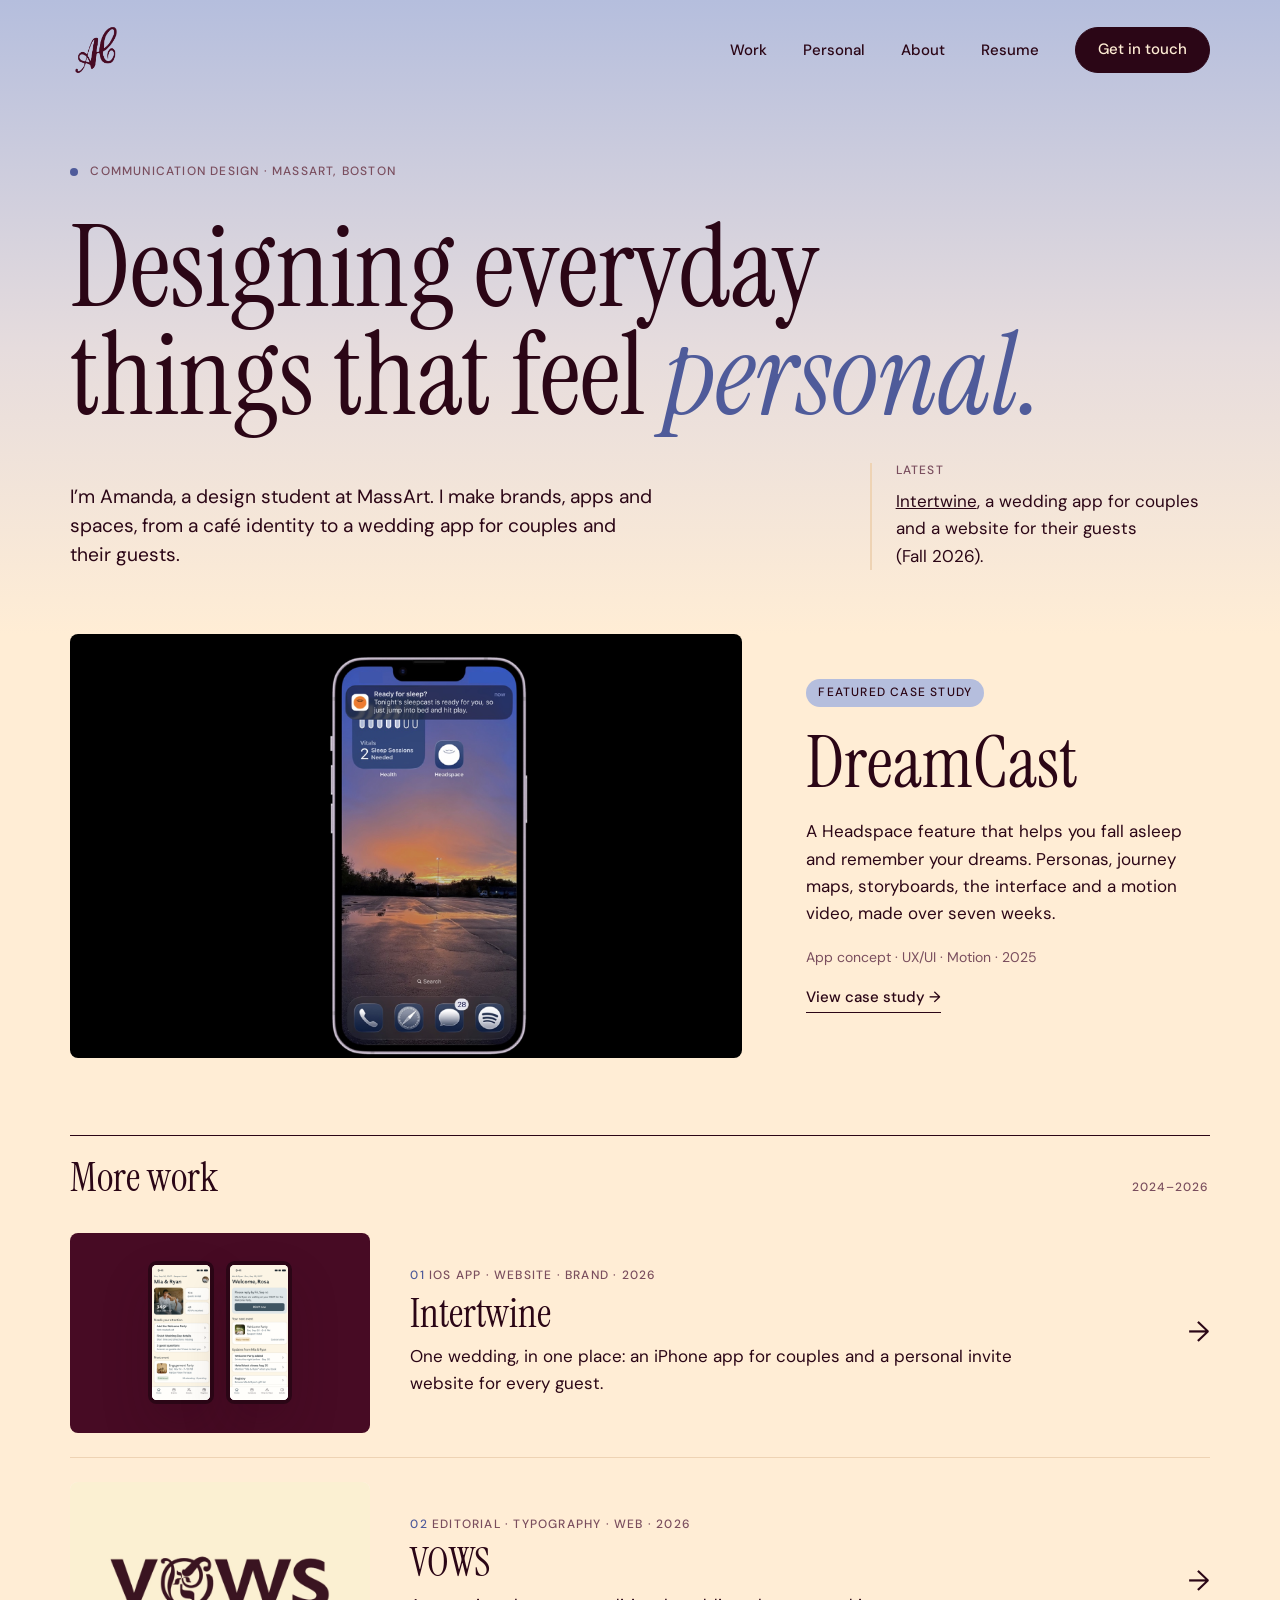
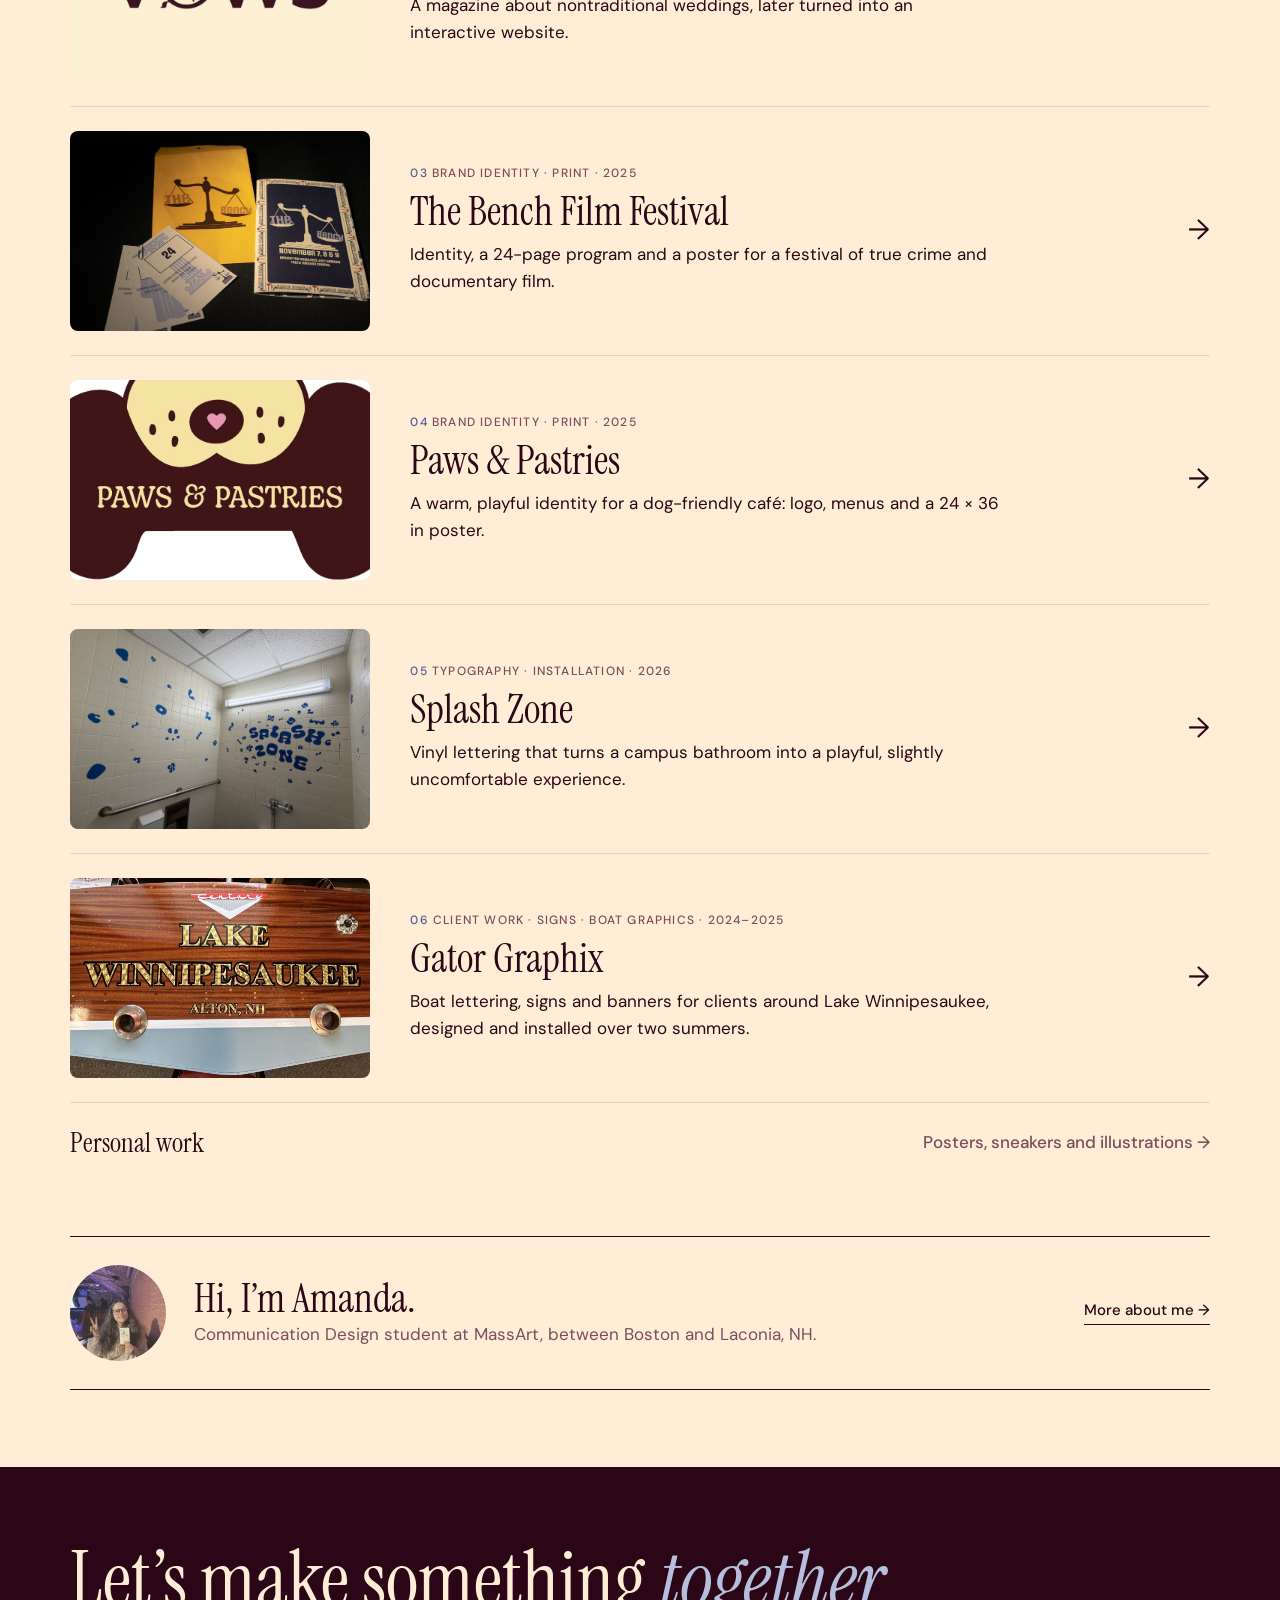
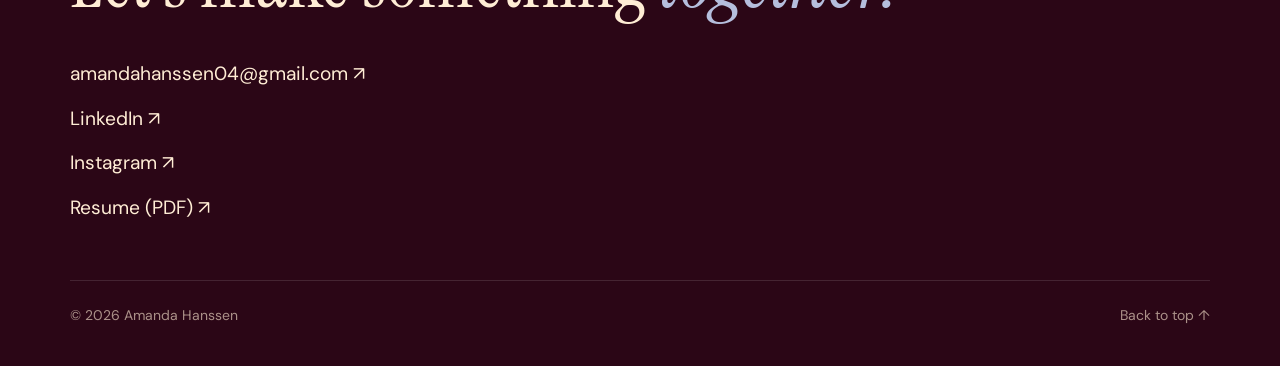
==== index.html @ d5ebfd37 "Typography pass from the Beautiful Type Checklist Typographer's apostrophes, single spaces, no track" ====
<!doctype html>
<html lang="en">
<head>
<meta charset="utf-8">
<meta name="viewport" content="width=device-width, initial-scale=1">
<title>Amanda Hanssen</title>
<meta name="description" content="Amanda Hanssen is a Communication Design student at MassArt designing brands, apps and spaces.">
<meta property="og:title" content="Amanda Hanssen">
<meta property="og:description" content="Amanda Hanssen is a Communication Design student at MassArt designing brands, apps and spaces.">
<meta property="og:image" content="https://amhanssen.github.io/images/me.jpg">
<meta property="og:url" content="https://amhanssen.github.io/">
<meta name="twitter:card" content="summary_large_image">
<link rel="icon" type="image/png" href="images/monogram.png">
<link rel="preconnect" href="https://fonts.googleapis.com">
<link rel="preconnect" href="https://fonts.gstatic.com" crossorigin>
<link href="https://fonts.googleapis.com/css2?family=DM+Sans:opsz,wght@9..40,400;9..40,500&family=Instrument+Serif:ital@0;1&display=swap" rel="stylesheet">
<link rel="stylesheet" href="css/style.css">
<script src="js/site.js" defer></script>
</head>
<body>
<div class="sky" id="top"><header class="wrap nav">
  <a class="brand" href="index.html" aria-label="Amanda Hanssen, home"><span class="monogram" aria-hidden="true"></span></a>
  <button class="menu-btn" aria-expanded="false" aria-controls="menu">Menu</button>
  <ul class="nav-links" id="menu">
    <li><a href="index.html#work">Work</a></li>
    <li><a href="personal.html">Personal</a></li>
    <li><a href="about.html">About</a></li>
    <li><a href="files/Amanda-Hanssen-Resume.pdf" target="_blank" rel="noopener">Resume</a></li>
    <li><a class="btn" href="mailto:amandahanssen04@gmail.com">Get in touch</a></li>
  </ul>
</header>
<section class="wrap hero">
  <p class="label muted eyebrow">Communication design · MassArt, Boston</p>
  <h1 class="display-xl">Designing everyday things that feel <em class="accent">personal.</em></h1>
  <div class="hero-row">
    <p class="body-l">I’m Amanda, a design student at MassArt. I make brands, apps and spaces, from a café identity to a wedding app for couples and their guests.</p>
    <div class="latest"><p class="label muted">Latest</p><p><a href="work/intertwine.html">Intertwine</a>, a wedding app for couples and a website for their guests (Fall 2026).</p></div>
  </div>
</section></div>
<section class="wrap">
  <a class="featured" href="work/dreamcast.html" style="text-decoration:none">
    <div style="aspect-ratio:760/480" class="cover fit on-ink"><img src="images/dreamcast/cover.jpg" alt="DreamCast on an iPhone lock screen" loading="lazy"></div>
    <div class="text">
      <span class="badge label">Featured case study</span>
      <h2 class="display-l">DreamCast</h2>
      <p>A Headspace feature that helps you fall asleep and remember your dreams. Personas, journey maps, storyboards, the interface and a motion video, made over seven weeks.</p>
      <p class="body-s muted">App concept · UX/UI · Motion · 2025</p>
      <span class="link">View case study →</span>
    </div>
  </a>
</section>
<section class="wrap" id="work">
  <div class="section-head"><h2 class="heading-m">More work</h2><span class="label muted">2024–2026</span></div>
  <div class="project-list">
    <a class="row" href="work/intertwine.html">
      <div class="cover phones" role="img" aria-label="Intertwine app screens"><div class="phone"><img src="images/intertwine/o7-home.png" alt="" loading="lazy"></div><div class="phone"><img src="images/intertwine/gh1-guesthome.png" alt="" loading="lazy"></div></div>
      <div class="row-text">
        <p class="label"><span class="accent">01</span> <span class="muted">iOS app · Website · Brand · 2026</span></p>
        <h3 class="heading-m">Intertwine</h3>
        <p class="row-summary">One wedding, in one place: an iPhone app for couples and a personal invite website for every guest.</p>
      </div>
      <span class="row-arrow" aria-hidden="true">→</span>
    </a>
    <a class="row" href="work/vows.html">
      <div class="cover"><img src="images/vows/cover.jpg" alt="VOWS wordmark" loading="lazy"></div>
      <div class="row-text">
        <p class="label"><span class="accent">02</span> <span class="muted">Editorial · Typography · Web · 2026</span></p>
        <h3 class="heading-m">VOWS</h3>
        <p class="row-summary">A magazine about nontraditional weddings, later turned into an interactive website.</p>
      </div>
      <span class="row-arrow" aria-hidden="true">→</span>
    </a>
    <a class="row" href="work/the-bench.html">
      <div class="cover"><img src="images/bench/cover.jpg" alt="The Bench festival program, tickets and envelope" loading="lazy"></div>
      <div class="row-text">
        <p class="label"><span class="accent">03</span> <span class="muted">Brand identity · Print · 2025</span></p>
        <h3 class="heading-m">The Bench Film Festival</h3>
        <p class="row-summary">Identity, a 24-page program and a poster for a festival of true crime and documentary film.</p>
      </div>
      <span class="row-arrow" aria-hidden="true">→</span>
    </a>
    <a class="row" href="work/paws-pastries.html">
      <div class="cover"><img src="images/paws/cover.jpg" alt="Paws &amp; Pastries bone-shaped logo" loading="lazy"></div>
      <div class="row-text">
        <p class="label"><span class="accent">04</span> <span class="muted">Brand identity · Print · 2025</span></p>
        <h3 class="heading-m">Paws &amp; Pastries</h3>
        <p class="row-summary">A warm, playful identity for a dog-friendly café: logo, menus and a 24 × 36 in poster.</p>
      </div>
      <span class="row-arrow" aria-hidden="true">→</span>
    </a>
    <a class="row" href="work/splash-zone.html">
      <div class="cover"><img src="images/splash/cover.jpg" alt="Blue vinyl lettering on bathroom tiles" loading="lazy"></div>
      <div class="row-text">
        <p class="label"><span class="accent">05</span> <span class="muted">Typography · Installation · 2026</span></p>
        <h3 class="heading-m">Splash Zone</h3>
        <p class="row-summary">Vinyl lettering that turns a campus bathroom into a playful, slightly uncomfortable experience.</p>
      </div>
      <span class="row-arrow" aria-hidden="true">→</span>
    </a>
    <a class="row" href="work/gator-graphix.html">
      <div class="cover"><img src="images/gator/lake.jpg" alt="Carved Lake Winnipesaukee sign" loading="lazy"></div>
      <div class="row-text">
        <p class="label"><span class="accent">06</span> <span class="muted">Client work · Signs · Boat graphics · 2024–2025</span></p>
        <h3 class="heading-m">Gator Graphix</h3>
        <p class="row-summary">Boat lettering, signs and banners for clients around Lake Winnipesaukee, designed and installed over two summers.</p>
      </div>
      <span class="row-arrow" aria-hidden="true">→</span>
    </a>
  </div>
  <a class="text-row" href="personal.html"><span class="heading-s">Personal work</span><span class="muted" style="font-weight:500">Posters, sneakers and illustrations →</span></a>
</section>
<section class="wrap">
  <a class="about-strip" href="about.html">
    <div class="photo"><img src="images/me.jpg" alt="Amanda Hanssen" loading="lazy"></div>
    <div><h2 class="heading-m">Hi, I’m Amanda.</h2><p class="muted">Communication Design student at MassArt, between Boston and Laconia, NH.</p></div>
    <span class="link">More about me →</span>
  </a>
</section>
<footer>
  <div class="wrap">
    <div class="foot-top">
      <p class="display-xl">Let’s make something <em>together.</em></p>
      <ul class="foot-links">
        <li><a href="mailto:amandahanssen04@gmail.com">amandahanssen04@gmail.com ↗</a></li>
        <li><a href="https://www.linkedin.com/in/amanda-hanssen-8711a0237/" target="_blank" rel="noopener">LinkedIn ↗</a></li>
        <li><a href="https://www.instagram.com/reidlinmae/" target="_blank" rel="noopener">Instagram ↗</a></li>
        <li><a href="files/Amanda-Hanssen-Resume.pdf" target="_blank" rel="noopener">Resume (PDF) ↗</a></li>
      </ul>
    </div>
    <div class="foot-bottom body-s"><span>© 2026 Amanda Hanssen</span><a href="#top">Back to top ↑</a></div>
  </div>
</footer>
</body>
</html>
---- css/style.css ----
/* Amanda Hanssen — portfolio
   Colors and type match the Figma file "Portfolio". */

:root {
  --apricot: #FFEDD5;      /* page background */
  --paper: #FFF6EA;        /* soft panels */
  --ink: #2B0616;          /* text */
  --ink-muted: #7A4E5E;
  --crimson: #470B24;      /* dark sections */
  --periwinkle: #B5BEDD;
  --periwinkle-deep: #4F5B9A;
  --line: #EED3B4;
  --on-dark: #FFEDD5;
  --sky: linear-gradient(180deg, #B5BEDD 0%, #E6DCDD 55%, #FFEDD5 100%);

  --serif: "Instrument Serif", Georgia, serif;
  --sans: "DM Sans", system-ui, -apple-system, sans-serif;

  --gutter: clamp(20px, 5.5vw, 80px);
  --max: 1440px;
  --radius: 8px;
}

* { box-sizing: border-box; }
html { -webkit-text-size-adjust: 100%; scroll-behavior: smooth; }
body {
  margin: 0;
  background: var(--apricot);
  color: var(--ink);
  font: 400 17px/1.6 var(--sans);
  -webkit-font-smoothing: antialiased;
}
img { display: block; max-width: 100%; }
a { color: inherit; }
h1, h2, h3, p { margin: 0; }
/* Beautiful Type Checklist: ligatures and kerning on, no widows/orphans, balanced headings, hung quotes */
body { font-kerning: normal; font-variant-ligatures: common-ligatures; }
p, li, figcaption { text-wrap: pretty; }
h1, h2, h3, .display-l, .display-xl, .heading-m, .heading-s { text-wrap: balance; }
.hang { text-indent: -0.42em; }
html { hanging-punctuation: first; }

.wrap { max-width: var(--max); margin: 0 auto; padding-left: var(--gutter); padding-right: var(--gutter); }

/* ---------- Type ---------- */
.display-xl { font: 400 clamp(52px, 8.9vw, 128px)/0.95 var(--serif); }
.display-l  { font: 400 clamp(40px, 5.6vw, 80px)/1.0 var(--serif); }
.heading-m  { font: 400 clamp(30px, 3.1vw, 44px)/1.1 var(--serif); }
.heading-s  { font: 400 clamp(22px, 2.1vw, 30px)/1.2 var(--serif); }
.body-l     { font-size: clamp(17px, 1.5vw, 21px); line-height: 1.5; }
.body-s     { font-size: 14px; line-height: 1.5; }
.label      { font: 500 12px/1.3 var(--sans); letter-spacing: 0.1em; text-transform: uppercase; }
.muted      { color: var(--ink-muted); }
.accent     { color: var(--periwinkle-deep); }
em.accent, .italic { font-style: italic; }
.measure    { max-width: 760px; }

/* ---------- Header / nav ---------- */
.sky { background: var(--sky); }
.nav { display: flex; align-items: center; justify-content: space-between; padding-top: 24px; padding-bottom: 24px; }
.brand { display: flex; align-items: center; gap: 12px; text-decoration: none; }
.brand-name { font: 400 26px/1 var(--serif); }
.monogram {
  width: 52px; height: 52px; flex: none;
  background: var(--crimson);
  -webkit-mask: url("../images/monogram.png") center / contain no-repeat;
          mask: url("../images/monogram.png") center / contain no-repeat;
}
.nav-links { display: flex; align-items: center; gap: 36px; list-style: none; margin: 0; padding: 0; }
.nav-links a { font: 500 15px/1.3 var(--sans); text-decoration: none; }
.nav-links a:hover, .nav-links a[aria-current="page"] { text-decoration: underline; text-underline-offset: 6px; }
.btn { display: inline-block; padding: 12px 22px; border-radius: 999px; background: var(--ink); color: var(--on-dark) !important; font: 500 15px/1.3 var(--sans); text-decoration: none !important; border: 1px solid var(--ink); }
.btn.outline { background: transparent; color: var(--ink) !important; }
.btn:hover { opacity: .88; }
.menu-btn { display: none; background: none; border: 0; font: 500 16px var(--sans); color: var(--ink); padding: 8px 0; cursor: pointer; }

@media (max-width: 860px) {
  .brand-name { font-size: 20px; }
  .monogram { width: 44px; height: 44px; }
  .menu-btn { display: block; }
  .nav { position: relative; padding-top: 18px; padding-bottom: 18px; }
  .nav-links { display: none; position: absolute; right: 0; left: 0; top: 100%; z-index: 10; flex-direction: column; align-items: flex-start; gap: 18px;
    background: var(--paper); padding: 24px var(--gutter); border-bottom: 1px solid var(--line); }
  .nav.open .nav-links { display: flex; }
}

/* ---------- Home hero ---------- */
.hero { padding-top: clamp(28px, 5vw, 72px); padding-bottom: clamp(36px, 5vw, 72px); display: grid; gap: clamp(16px, 2.6vw, 40px); }
.eyebrow { display: flex; align-items: center; gap: 12px; }
.eyebrow::before { content: ""; width: 8px; height: 8px; border-radius: 50%; background: var(--periwinkle-deep); }
.hero-row { display: flex; justify-content: space-between; align-items: flex-end; gap: 40px; flex-wrap: wrap; }
.hero-row .body-l { max-width: 600px; }
.latest { border-left: 2px solid var(--line); padding-left: 24px; max-width: 340px; display: grid; gap: 10px; }

/* ---------- Sections ---------- */
section { padding-bottom: clamp(48px, 6vw, 88px); }
.section-head { display: flex; justify-content: space-between; align-items: baseline; gap: 16px; padding-top: 20px; border-top: 1px solid var(--ink); margin-bottom: clamp(20px, 2.6vw, 36px); }
.link { display: inline-block; font: 500 15px/1.3 var(--sans); text-decoration: none; border-bottom: 1px solid currentColor; padding-bottom: 4px; }
.link:hover { opacity: .7; }

/* Featured */
.featured { display: grid; grid-template-columns: 760fr 456fr; gap: 64px; align-items: center; }
.featured .text { display: grid; gap: 20px; justify-items: start; }
.badge { background: var(--periwinkle); border-radius: 999px; padding: 6px 12px; }

/* Project list (Home) */
.project-list { display: grid; }
.row { display: grid; grid-template-columns: 300px minmax(0, 1fr) auto; gap: 40px; align-items: center; padding: 24px 0; border-bottom: 1px solid var(--line); text-decoration: none; }
.row:first-child { padding-top: 0; }
.row .cover { aspect-ratio: 3 / 2; }
.row-text { display: grid; gap: 8px; justify-items: start; }
.row-summary { max-width: 620px; }
.row-arrow { font-size: 28px; transition: transform .2s ease; }
.row:hover .cover { transform: translateY(-3px); }
.row:hover .row-arrow { transform: translateX(6px); }
.cover { aspect-ratio: 640 / 440; width: 100%; border-radius: var(--radius); overflow: hidden; transition: transform .25s ease; background: var(--paper); }
.cover img { width: 100%; height: 100%; object-fit: cover; }
.cover.fit img { object-fit: contain; }
.cover.on-ink { background: #000; }
.cover.on-crimson { background: var(--crimson); }
.cover.phones { background: var(--crimson); display: flex; align-items: center; justify-content: center; gap: 4%; }
.cover.phones .phone { width: 22%; }
.text-row { display: flex; justify-content: space-between; align-items: center; padding: 24px 0 0; text-decoration: none; gap: 16px; }

/* Dark band */
.dark { background: var(--crimson); color: var(--on-dark); padding: clamp(48px, 6vw, 88px) 0; }
.dark .label.light { color: var(--periwinkle); }
.dark-head { display: flex; justify-content: space-between; gap: 32px; margin-bottom: 48px; }
.caps { display: grid; grid-template-columns: repeat(4, 1fr); gap: 40px; }
.caps > div { border-top: 1px solid rgba(255,255,255,.25); padding-top: 24px; display: grid; gap: 14px; align-content: start; }
.caps p.body-s { opacity: .75; }
.tools { margin-top: 64px; opacity: .6; }

/* About strip (Home) */
.about-strip { display: grid; grid-template-columns: 96px 1fr auto; gap: 28px; align-items: center; padding: 28px 0; border-top: 1px solid var(--ink); border-bottom: 1px solid var(--ink); text-decoration: none; }
.about-strip .photo { aspect-ratio: 1 / 1; border-radius: 50%; }
.about-strip:hover .link { opacity: .7; }
.photo { border-radius: var(--radius); overflow: hidden; background: var(--sky); }
.photo img { width: 100%; height: 100%; object-fit: cover; }
.stack { display: grid; gap: 24px; justify-items: start; }

/* Footer */
footer { background: var(--ink); color: var(--on-dark); padding: clamp(48px, 6vw, 88px) 0 40px; }
footer .display-xl { font-size: clamp(44px, 6.2vw, 92px); }
.foot-top { display: flex; justify-content: space-between; align-items: flex-end; gap: 40px; flex-wrap: wrap; }
.foot-top .display-xl { max-width: 900px; }
.foot-top em { color: var(--periwinkle); }
.foot-links { display: grid; gap: 14px; list-style: none; margin: 0; padding: 0; }
.foot-links a { text-decoration: none; font-size: clamp(17px, 1.5vw, 21px); }
.foot-links a:hover { text-decoration: underline; }
.foot-bottom { display: flex; justify-content: space-between; margin-top: 56px; padding-top: 24px; border-top: 1px solid rgba(255,255,255,.2); opacity: .6; }
.foot-bottom a { text-decoration: none; }

/* ---------- Case study ---------- */
.cs-hero { padding-top: clamp(24px, 4vw, 56px); padding-bottom: 40px; display: grid; gap: clamp(16px, 2.2vw, 32px); justify-items: start; }
.back { font: 500 15px var(--sans); text-decoration: none; color: var(--ink-muted); }
.facts { display: grid; grid-template-columns: repeat(4, 1fr); gap: 40px; padding-top: 32px; padding-bottom: 48px; }
.facts > div { border-top: 1px solid var(--ink); padding-top: 20px; display: grid; gap: 10px; align-content: start; }
.media { display: grid; gap: 24px; grid-auto-flow: column; grid-auto-columns: 1fr; }
.media figure, .card figure { margin: 0; border-radius: var(--radius); overflow: hidden; background: var(--paper); }
.media img, .card img { width: 100%; height: 100%; object-fit: cover; }
.media figure.fit img, .card figure.fit img { object-fit: contain; }
.media figure.on-ink, .card figure.on-ink { background: #000; }
.media figure.on-crimson, .card figure.on-crimson { background: var(--crimson); }
.media figure.on-paper { background: var(--paper); }
.split { display: grid; grid-template-columns: 360px 1fr; gap: 80px; }
.split .stack { gap: 24px; max-width: 760px; }
.cards { display: grid; grid-auto-flow: column; grid-auto-columns: 1fr; gap: 24px; align-items: start; }
.card { display: grid; gap: 12px; align-content: start; }
.card.text { background: var(--paper); border: 1px solid var(--line); border-radius: var(--radius); padding: 28px; }
.card.text.hi { background: var(--periwinkle); }
.process { background: var(--paper); padding: clamp(48px, 6vw, 88px) 0; margin-bottom: 0; }
.process .wrap { display: grid; gap: 36px; }
.steps { display: grid; grid-auto-flow: column; grid-auto-columns: 1fr; gap: 24px; }
.steps > div { border-top: 1px solid var(--ink); padding-top: 20px; display: grid; gap: 12px; align-content: start; }
.outcome { padding-top: clamp(48px, 6vw, 88px); }
.outcome .wrap { display: grid; gap: 28px; }
.outcome.dark { padding-bottom: clamp(48px, 6vw, 88px); }
.outcome.dark .muted { color: var(--on-dark); }
.quote { font-style: italic; max-width: 1100px; }
.next { display: grid; grid-template-columns: 1fr 360px; gap: 48px; align-items: center; border-top: 1px solid var(--ink); padding-top: 40px; padding-bottom: 48px; text-decoration: none; }
.next .cover { aspect-ratio: 420 / 300; }
.next:hover .cover { transform: translateY(-4px); }

/* Phones (Intertwine) */
.phone { aspect-ratio: 393 / 852; border-radius: 13% / 6%; overflow: hidden; border: 4px solid var(--ink); background: #fff; box-shadow: 0 24px 48px rgba(43, 6, 22, .18); }
.phone img { width: 100%; height: 100%; object-fit: cover; }
.phones-panel { background: var(--crimson); border-radius: var(--radius); padding: clamp(24px, 3.5vw, 48px) 20px; display: flex; justify-content: center; align-items: center; gap: clamp(16px, 4vw, 56px); }
.phones-panel .phone { width: min(270px, 26%); border-color: var(--periwinkle); }
.phones-panel .phone.big { width: min(300px, 30%); }
.phone-row { display: grid; grid-template-columns: repeat(4, 1fr); gap: 24px; }
.phone-row figure { margin: 0; display: grid; gap: 20px; justify-items: center; text-align: center; }
.phone-row .phone { width: min(270px, 100%); }
.site-row { display: grid; grid-template-columns: 1fr 250px; gap: 40px; align-items: center; margin-bottom: 48px; }
.site-row .shot { border-radius: 10px; overflow: hidden; border: 1px solid var(--line); }
.guests { background: var(--paper); padding: clamp(48px, 6vw, 88px) 0; margin-bottom: clamp(48px, 6vw, 88px); }

/* Personal */
.gallery { display: grid; grid-template-columns: repeat(3, 1fr); gap: 48px 24px; align-items: start; }
.gallery figure { margin: 0; display: grid; gap: 10px; }
.gallery img { width: 100%; border-radius: 6px; }
.gallery .wide { grid-column: span 2; }
.gallery .wide img { aspect-ratio: 846 / 634; object-fit: cover; height: auto; }
.sneakers { display: grid; grid-template-columns: repeat(3, 1fr); gap: 24px; }
.sneakers img { width: 100%; aspect-ratio: 410 / 480; object-fit: cover; border-radius: 6px; }
.chars { display: grid; grid-template-columns: 1fr 1fr; gap: 24px; }
.chars img { width: 100%; aspect-ratio: 628 / 760; object-fit: cover; border-radius: 6px; }

/* About page */
.about-intro { display: grid; grid-template-columns: 460px 1fr; gap: 72px; align-items: end; padding-top: clamp(24px, 4.5vw, 64px); padding-bottom: clamp(48px, 6vw, 88px); }
.about-intro .photo { aspect-ratio: 520 / 660; }
.btns { display: flex; gap: 12px; flex-wrap: wrap; }
.details { display: grid; grid-template-columns: repeat(3, 1fr); gap: 40px; }
.details h2 { border-top: 1px solid var(--ink); padding: 20px 0 8px; }
.details ul { list-style: none; margin: 0; padding: 0; }
.details li { padding: 16px 0; border-bottom: 1px solid var(--line); display: grid; gap: 4px; }
.chips { display: flex; flex-wrap: wrap; gap: 12px; list-style: none; margin: 32px 0 0; padding: 0; }
.chips li { border: 1px solid rgba(255,255,255,.35); border-radius: 999px; padding: 10px 18px; }

/* ---------- Phone layout ---------- */
@media (max-width: 860px) {
  .featured, .about-intro, .split, .next, .site-row { grid-template-columns: 1fr; gap: 24px; }
  .row { grid-template-columns: 112px minmax(0, 1fr); gap: 16px; padding: 16px 0; }
  .row .cover { aspect-ratio: 1 / 1; border-radius: 6px; }
  .row-arrow, .row-summary { display: none; }
  .row .label .muted { display: block; margin-top: 4px; }
  .about-strip { grid-template-columns: 72px 1fr; gap: 16px; }
  .about-strip .link { grid-column: 1 / -1; justify-self: start; }
  .featured .text { order: 2; }
  .caps, .details { grid-template-columns: 1fr; gap: 28px; }
  .facts { grid-template-columns: 1fr 1fr; gap: 20px 16px; padding-top: 24px; padding-bottom: 32px; }
  .media, .cards, .steps { grid-auto-flow: row; grid-auto-columns: auto; }
  .steps > div { grid-template-columns: 84px 1fr; column-gap: 16px; border-top-color: var(--line); padding: 16px 0; }
  .steps > div .label { grid-row: span 2; padding-top: 6px; }
  .phone-row { grid-template-columns: 1fr 1fr; gap: 32px 16px; }
  .phones-panel .phone { width: 40%; } .phones-panel .phone:first-child { display: none; }
  .phones-panel .phone.big { width: 46%; }
  .gallery { grid-template-columns: 1fr 1fr; gap: 28px 12px; }
  .gallery .wide { grid-column: span 2; }
  .sneakers, .chars { grid-template-columns: 1fr; }
  .dark-head { flex-direction: column; margin-bottom: 40px; }
  .about-intro .photo { aspect-ratio: 4 / 5; }
  .latest { padding-left: 16px; }
  .next .cover { order: -1; }
  .foot-bottom { margin-top: 48px; }
}

/* The VOWS cover image has a thin dark line on its left edge; crop it out. */
.cover img[src$="vows/cover.jpg"] { transform: scale(1.04); }
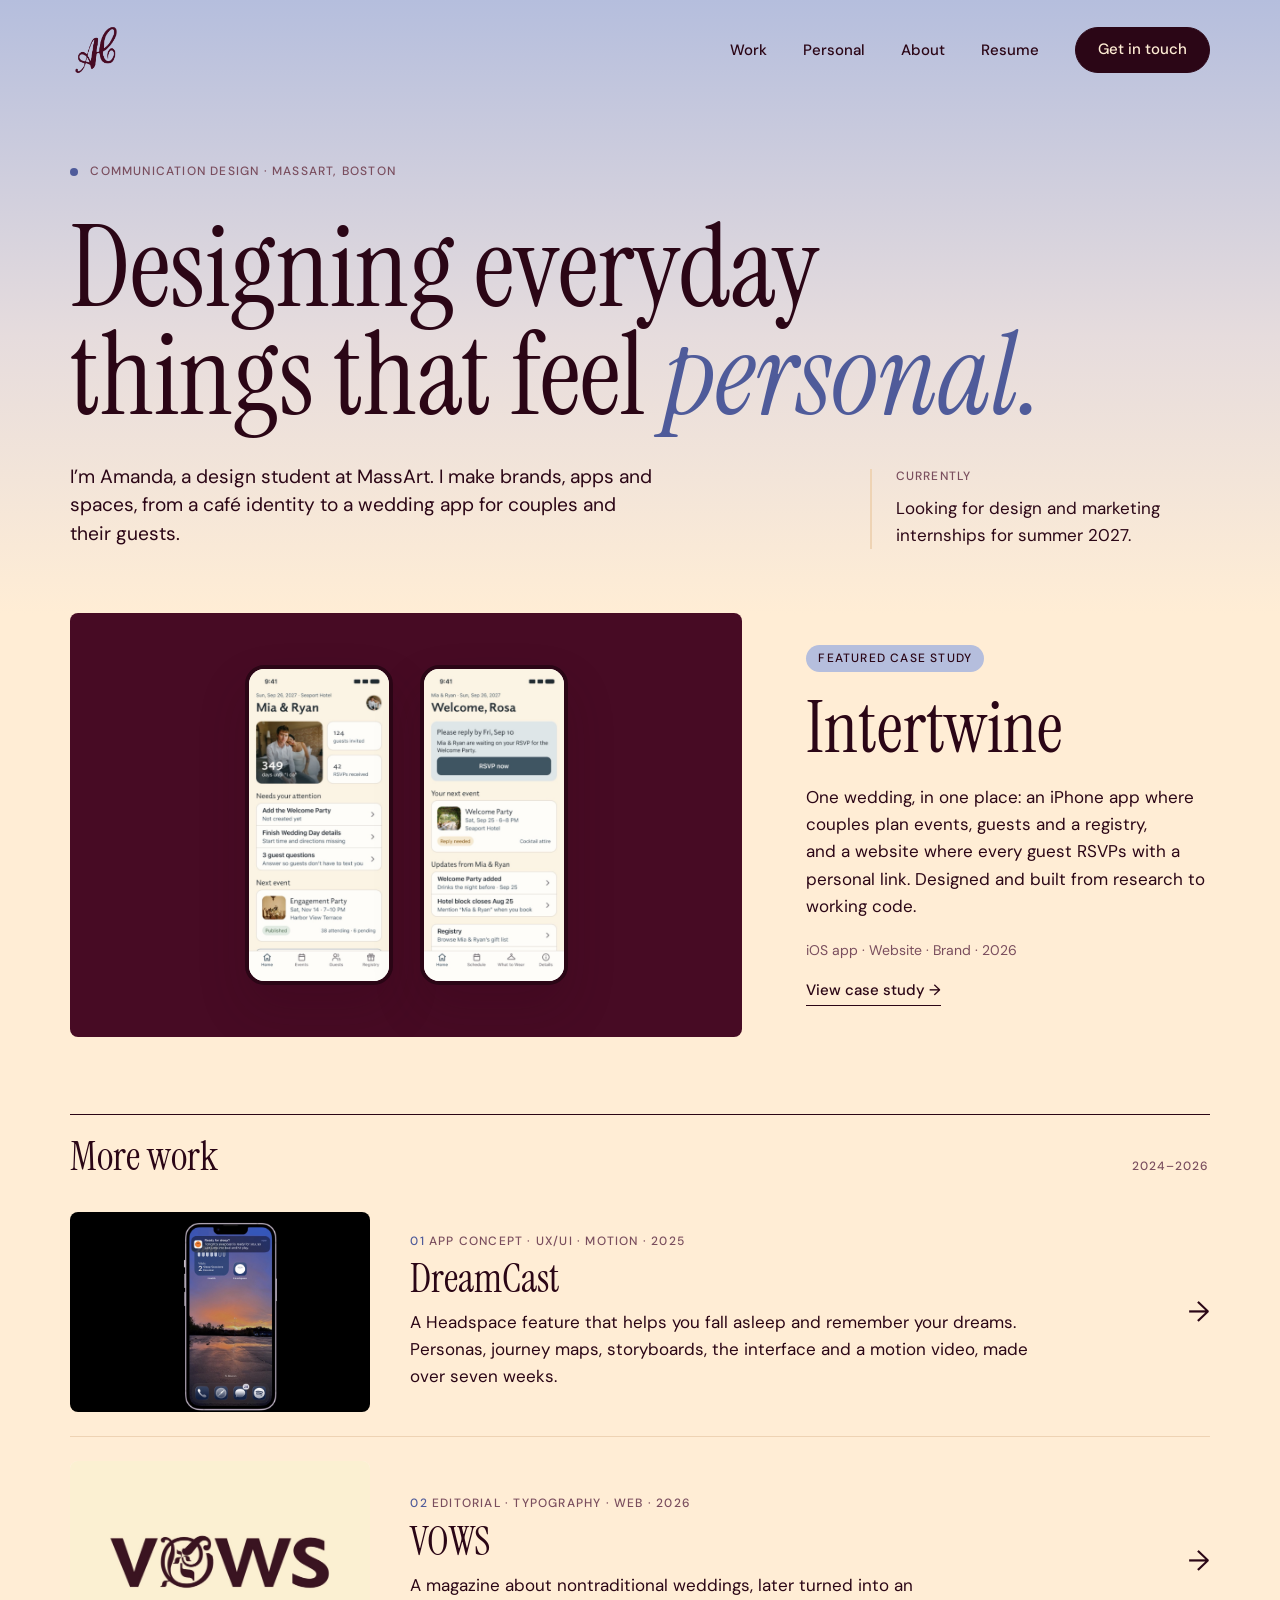
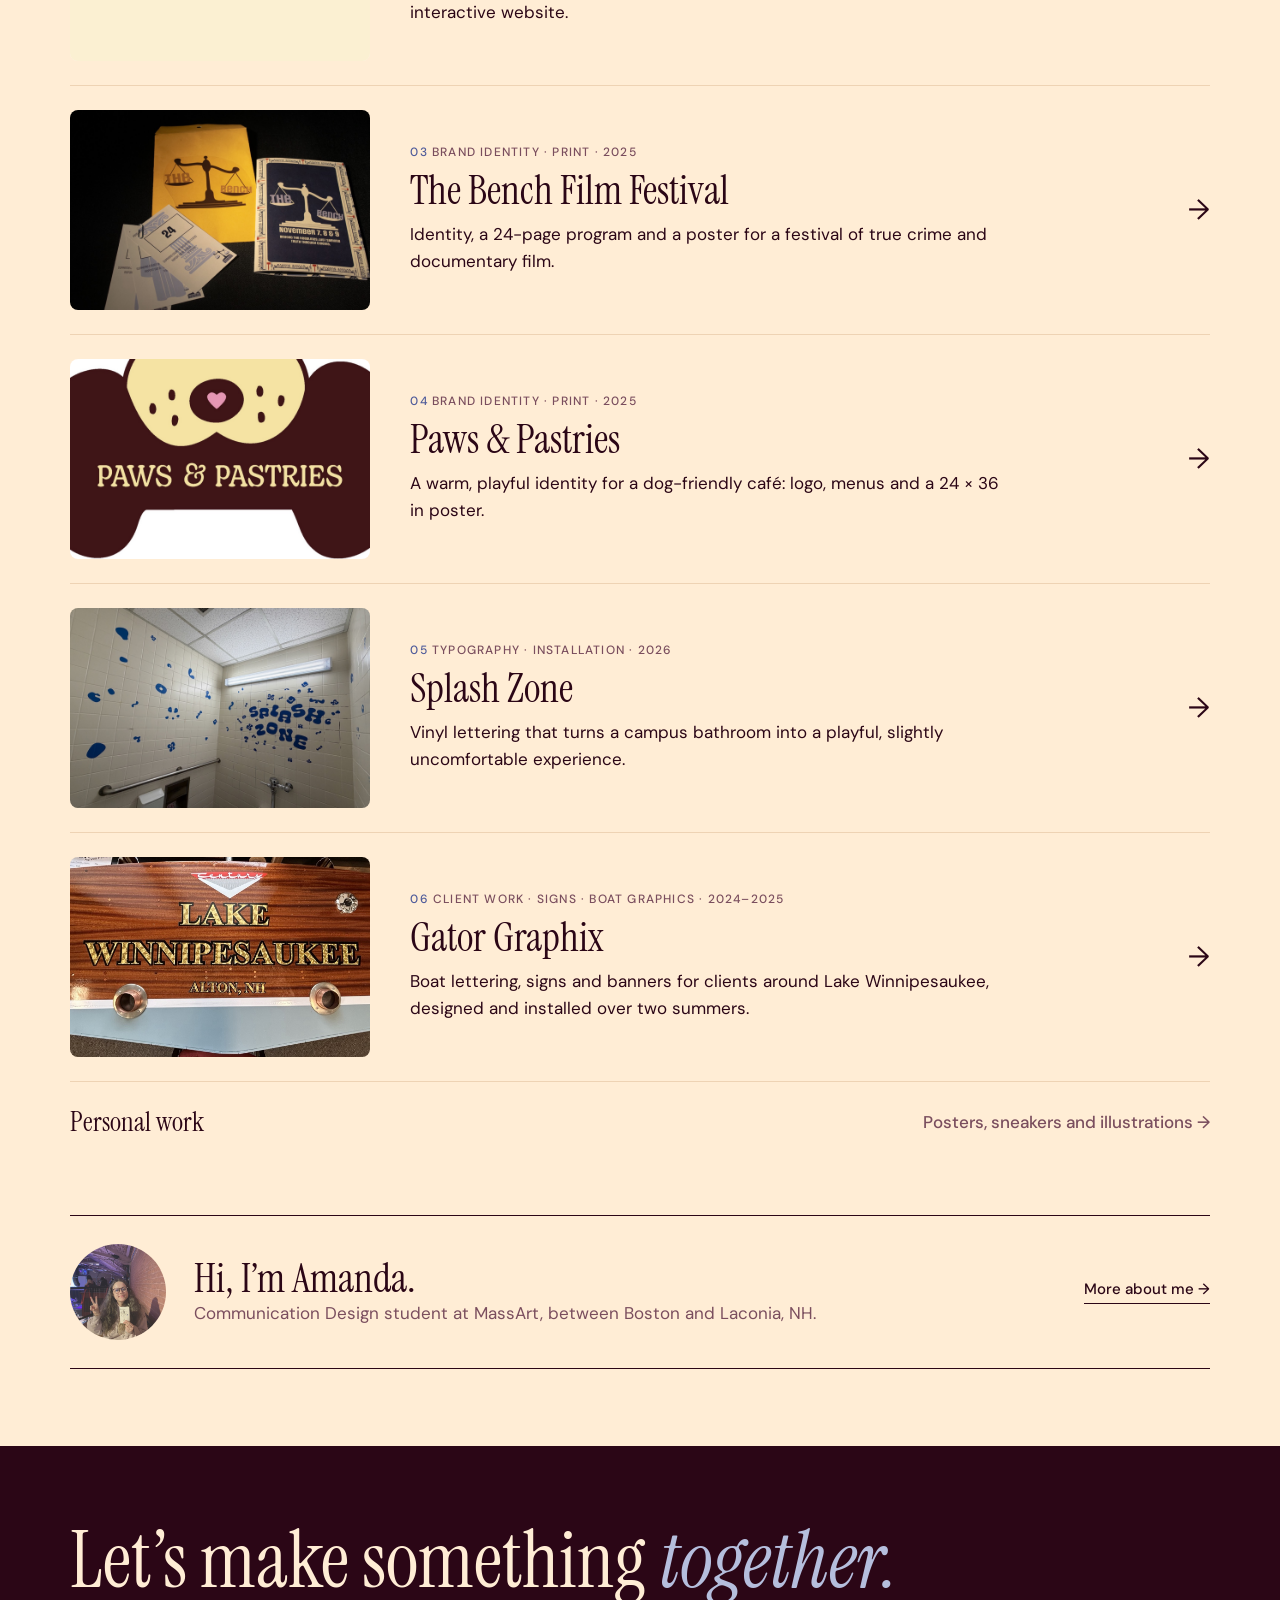
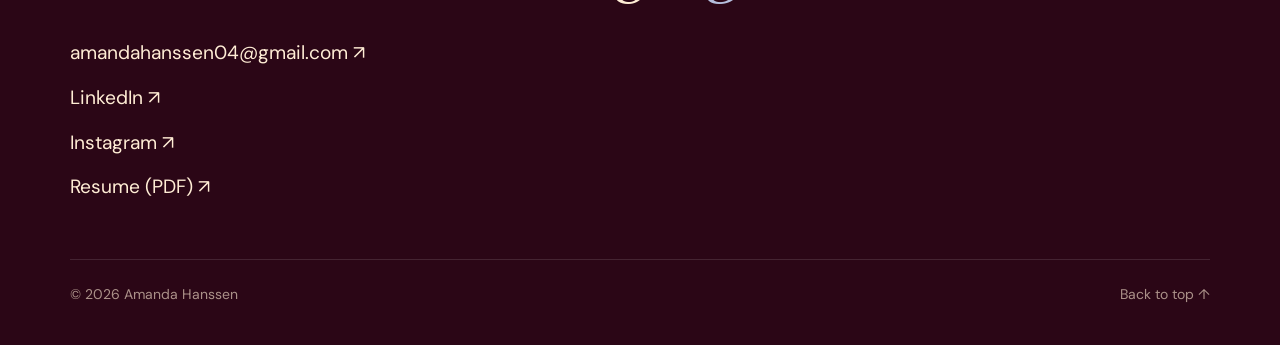
==== commit 8c80b4c8: "Feature Intertwine, faster images, and a share card Intertwine is the featured project, DreamCast mo" ====
--- a/index.html
+++ b/index.html
@@ -7,7 +7,7 @@
 <meta name="description" content="Amanda Hanssen is a Communication Design student at MassArt designing brands, apps and spaces.">
 <meta property="og:title" content="Amanda Hanssen">
 <meta property="og:description" content="Amanda Hanssen is a Communication Design student at MassArt designing brands, apps and spaces.">
-<meta property="og:image" content="https://amhanssen.github.io/images/me.jpg">
+<meta property="og:image" content="https://amhanssen.github.io/images/share.jpg">
 <meta property="og:url" content="https://amhanssen.github.io/">
 <meta name="twitter:card" content="summary_large_image">
 <link rel="icon" type="image/png" href="images/monogram.png">
@@ -34,17 +34,17 @@
   <h1 class="display-xl">Designing everyday things that feel <em class="accent">personal.</em></h1>
   <div class="hero-row">
     <p class="body-l">I’m Amanda, a design student at MassArt. I make brands, apps and spaces, from a café identity to a wedding app for couples and their guests.</p>
-    <div class="latest"><p class="label muted">Latest</p><p><a href="work/intertwine.html">Intertwine</a>, a wedding app for couples and a website for their guests (Fall 2026).</p></div>
+    <div class="latest"><p class="label muted">Currently</p><p>Looking for design and marketing internships for summer 2027.</p></div>
   </div>
 </section></div>
 <section class="wrap">
-  <a class="featured" href="work/dreamcast.html" style="text-decoration:none">
-    <div style="aspect-ratio:760/480" class="cover fit on-ink"><img src="images/dreamcast/cover.jpg" alt="DreamCast on an iPhone lock screen" loading="lazy"></div>
+  <a class="featured" href="work/intertwine.html" style="text-decoration:none">
+    <div style="aspect-ratio:760/480" class="cover phones" role="img" aria-label="Intertwine app screens"><div class="phone"><img src="images/intertwine/o7-home.jpg" alt="" loading="lazy"></div><div class="phone"><img src="images/intertwine/gh1-guesthome.jpg" alt="" loading="lazy"></div></div>
     <div class="text">
       <span class="badge label">Featured case study</span>
-      <h2 class="display-l">DreamCast</h2>
-      <p>A Headspace feature that helps you fall asleep and remember your dreams. Personas, journey maps, storyboards, the interface and a motion video, made over seven weeks.</p>
-      <p class="body-s muted">App concept · UX/UI · Motion · 2025</p>
+      <h2 class="display-l">Intertwine</h2>
+      <p>One wedding, in one place: an iPhone app where couples plan events, guests and a registry, and a website where every guest RSVPs with a personal link. Designed and built from research to working code.</p>
+      <p class="body-s muted">iOS app · Website · Brand · 2026</p>
       <span class="link">View case study →</span>
     </div>
   </a>
@@ -52,12 +52,12 @@
 <section class="wrap" id="work">
   <div class="section-head"><h2 class="heading-m">More work</h2><span class="label muted">2024–2026</span></div>
   <div class="project-list">
-    <a class="row" href="work/intertwine.html">
-      <div class="cover phones" role="img" aria-label="Intertwine app screens"><div class="phone"><img src="images/intertwine/o7-home.png" alt="" loading="lazy"></div><div class="phone"><img src="images/intertwine/gh1-guesthome.png" alt="" loading="lazy"></div></div>
+    <a class="row" href="work/dreamcast.html">
+      <div class="cover fit on-ink"><img src="images/dreamcast/cover.jpg" alt="DreamCast on an iPhone lock screen" loading="lazy"></div>
       <div class="row-text">
-        <p class="label"><span class="accent">01</span> <span class="muted">iOS app · Website · Brand · 2026</span></p>
-        <h3 class="heading-m">Intertwine</h3>
-        <p class="row-summary">One wedding, in one place: an iPhone app for couples and a personal invite website for every guest.</p>
+        <p class="label"><span class="accent">01</span> <span class="muted">App concept · UX/UI · Motion · 2025</span></p>
+        <h3 class="heading-m">DreamCast</h3>
+        <p class="row-summary">A Headspace feature that helps you fall asleep and remember your dreams. Personas, journey maps, storyboards, the interface and a motion video, made over seven weeks.</p>
       </div>
       <span class="row-arrow" aria-hidden="true">→</span>
     </a>
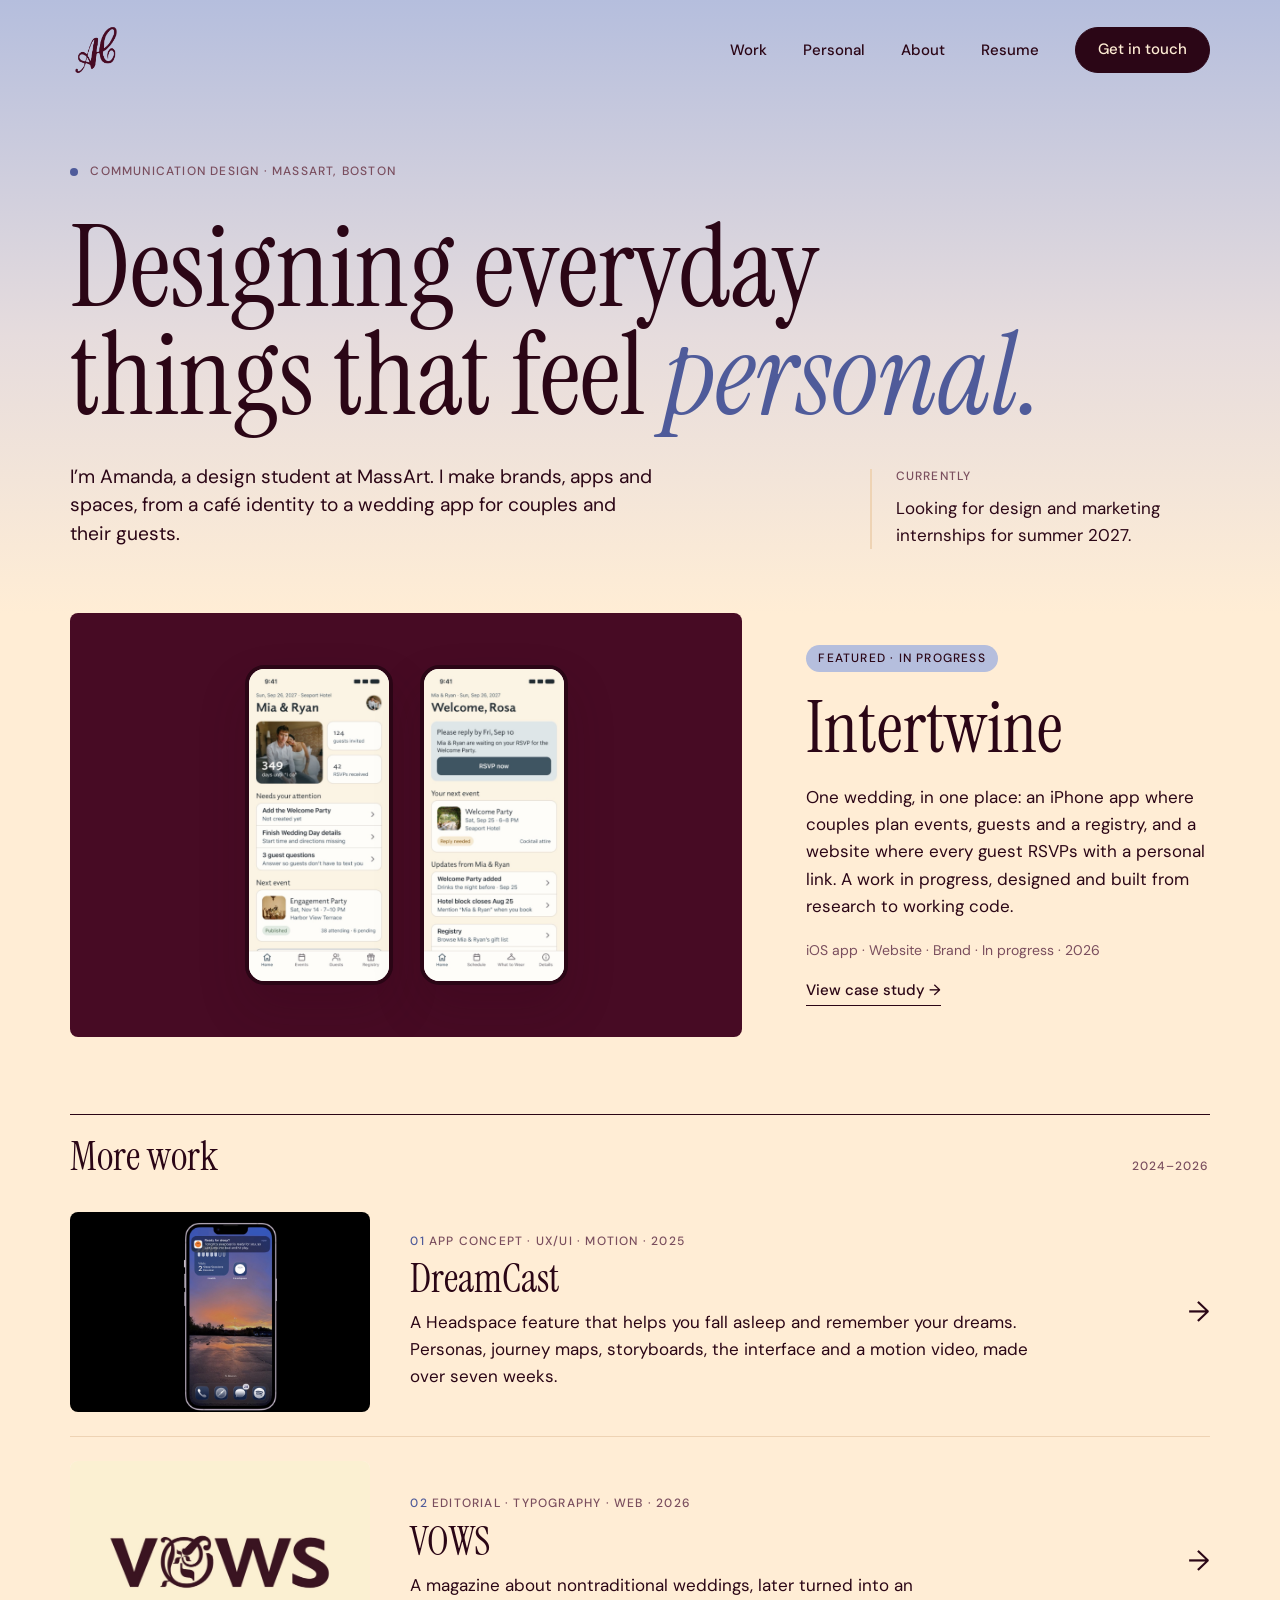
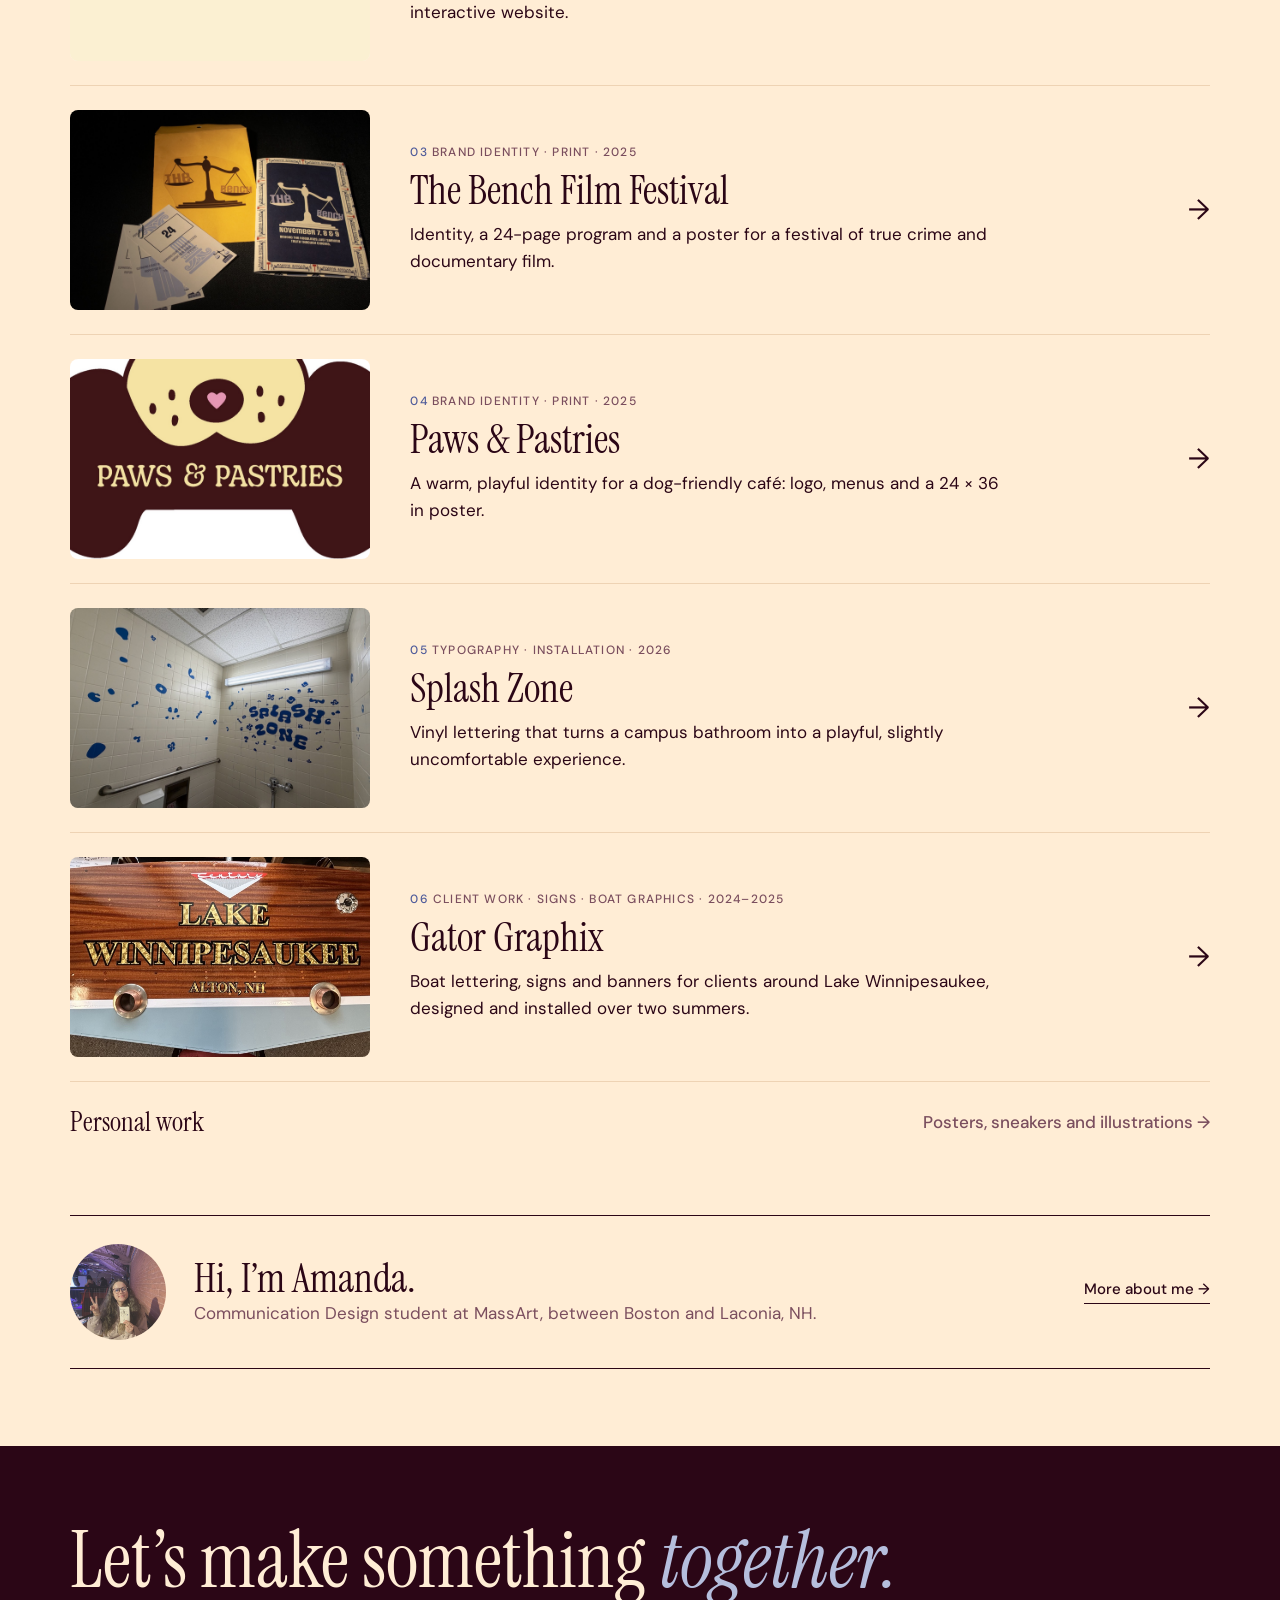
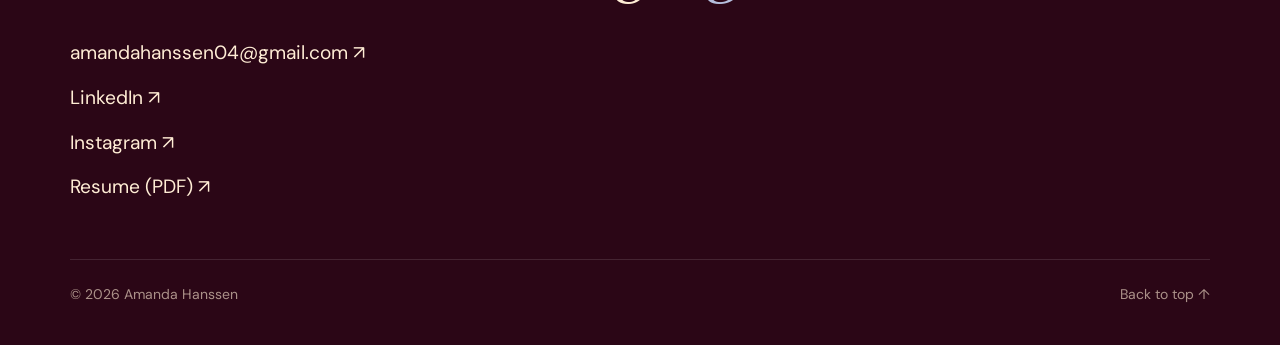
==== commit 3e917572: "Mark Intertwine as in progress; upright resume summary Co-Authored-By: Claude Opus 5.5 <noreply@anth" ====
--- a/index.html
+++ b/index.html
@@ -41,10 +41,10 @@
   <a class="featured" href="work/intertwine.html" style="text-decoration:none">
     <div style="aspect-ratio:760/480" class="cover phones" role="img" aria-label="Intertwine app screens"><div class="phone"><img src="images/intertwine/o7-home.jpg" alt="" loading="lazy"></div><div class="phone"><img src="images/intertwine/gh1-guesthome.jpg" alt="" loading="lazy"></div></div>
     <div class="text">
-      <span class="badge label">Featured case study</span>
+      <span class="badge label">Featured · In progress</span>
       <h2 class="display-l">Intertwine</h2>
-      <p>One wedding, in one place: an iPhone app where couples plan events, guests and a registry, and a website where every guest RSVPs with a personal link. Designed and built from research to working code.</p>
-      <p class="body-s muted">iOS app · Website · Brand · 2026</p>
+      <p>One wedding, in one place: an iPhone app where couples plan events, guests and a registry, and a website where every guest RSVPs with a personal link. A work in progress, designed and built from research to working code.</p>
+      <p class="body-s muted">iOS app · Website · Brand · In progress · 2026</p>
       <span class="link">View case study →</span>
     </div>
   </a>
@@ -98,7 +98,7 @@
       <span class="row-arrow" aria-hidden="true">→</span>
     </a>
     <a class="row" href="work/gator-graphix.html">
-      <div class="cover"><img src="images/gator/lake.jpg" alt="Carved Lake Winnipesaukee sign" loading="lazy"></div>
+      <div class="cover"><img src="images/gator/lake.jpg" alt="Lake Winnipesaukee lettering on a wooden boat transom" loading="lazy"></div>
       <div class="row-text">
         <p class="label"><span class="accent">06</span> <span class="muted">Client work · Signs · Boat graphics · 2024–2025</span></p>
         <h3 class="heading-m">Gator Graphix</h3>
--- a/css/style.css
+++ b/css/style.css
@@ -247,3 +247,39 @@
 
 /* The VOWS cover image has a thin dark line on its left edge; crop it out. */
 .cover img[src$="vows/cover.jpg"] { transform: scale(1.04); }
+
+/* Videos and top-aligned web page screenshots */
+.video { margin: 0; display: grid; gap: 12px; }
+.video video { width: 100%; aspect-ratio: 16 / 9; border-radius: var(--radius); background: #000; display: block; }
+figure.top img { object-position: top; }
+
+/* Detailed case study blocks */
+.story-intro { margin-bottom: 28px; }
+.grid { display: grid; gap: 24px; align-items: start; }
+.grid.cols-1 { grid-template-columns: 1fr; } .grid.cols-2 { grid-template-columns: 1fr 1fr; } .grid.cols-3 { grid-template-columns: repeat(3, 1fr); }
+.grid figure, .ba figure { margin: 0; border-radius: var(--radius); overflow: hidden; background: var(--paper); }
+.grid figure img, .ba figure img { width: 100%; height: 100%; object-fit: cover; }
+.grid figure.fit img, .ba figure.fit img { object-fit: contain; }
+.capfig { display: grid; gap: 10px; }
+.caption { max-width: 560px; }
+.ba { display: grid; grid-template-columns: 1fr 1fr; gap: 24px; }
+.ba > div { display: grid; gap: 10px; align-content: start; }
+.changes { margin: 28px 0 0; padding-left: 20px; display: grid; gap: 8px; max-width: 820px; }
+.system { background: var(--paper); padding: clamp(48px, 6vw, 88px) 0; margin-bottom: clamp(48px, 6vw, 88px); }
+.system-row { display: grid; grid-template-columns: 1.3fr 1fr; gap: 48px; margin-bottom: 36px; }
+.system-row .label { margin-bottom: 14px; }
+.swatches { display: grid; grid-template-columns: repeat(5, 1fr); gap: 12px; }
+.swatch span { display: block; aspect-ratio: 1 / 1.1; border-radius: 6px; margin-bottom: 10px; box-shadow: inset 0 0 0 1px rgba(43,6,22,.08); }
+.typecards { display: grid; gap: 14px; }
+.typecard { background: #fff; border: 1px solid var(--line); border-radius: var(--radius); padding: 20px; display: grid; gap: 6px; }
+.reflection .wrap { display: grid; gap: 36px; }
+.reflect-grid { display: grid; grid-template-columns: repeat(3, 1fr); gap: 40px; }
+.reflect-grid > div { border-top: 1px solid rgba(255,255,255,.25); padding-top: 20px; display: grid; gap: 12px; align-content: start; }
+@media (max-width: 860px) {
+  .grid.cols-2, .grid.cols-3, .ba, .system-row, .reflect-grid { grid-template-columns: 1fr; }
+  .swatches { grid-template-columns: repeat(3, 1fr); }
+}
+.grid.cols-1 { max-width: 980px; }
+.phone-row.cols-3 { grid-template-columns: repeat(3, 1fr); } .phone-row.cols-5 { grid-template-columns: repeat(5, 1fr); }
+.phone-row figure { margin: 0; }
+@media (max-width: 860px) { .phone-row.cols-3, .phone-row.cols-5 { grid-template-columns: 1fr 1fr; } }
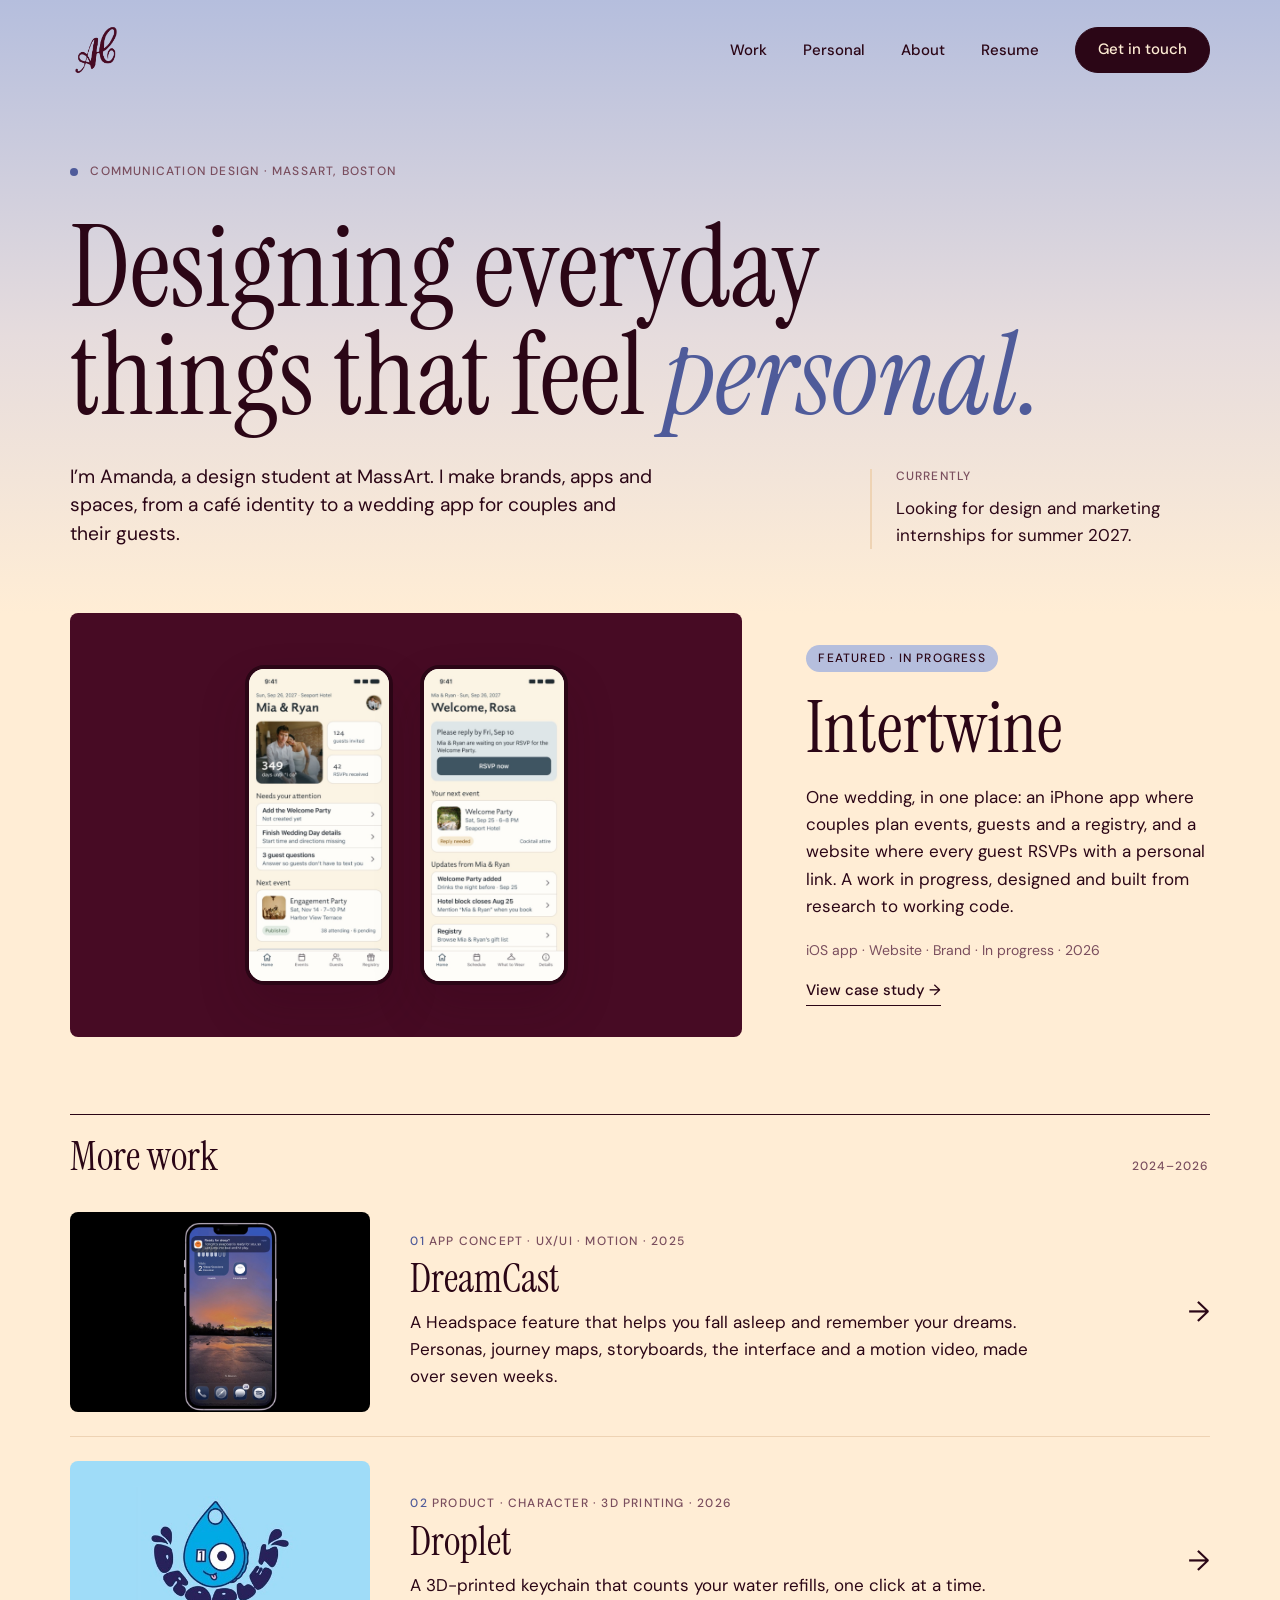
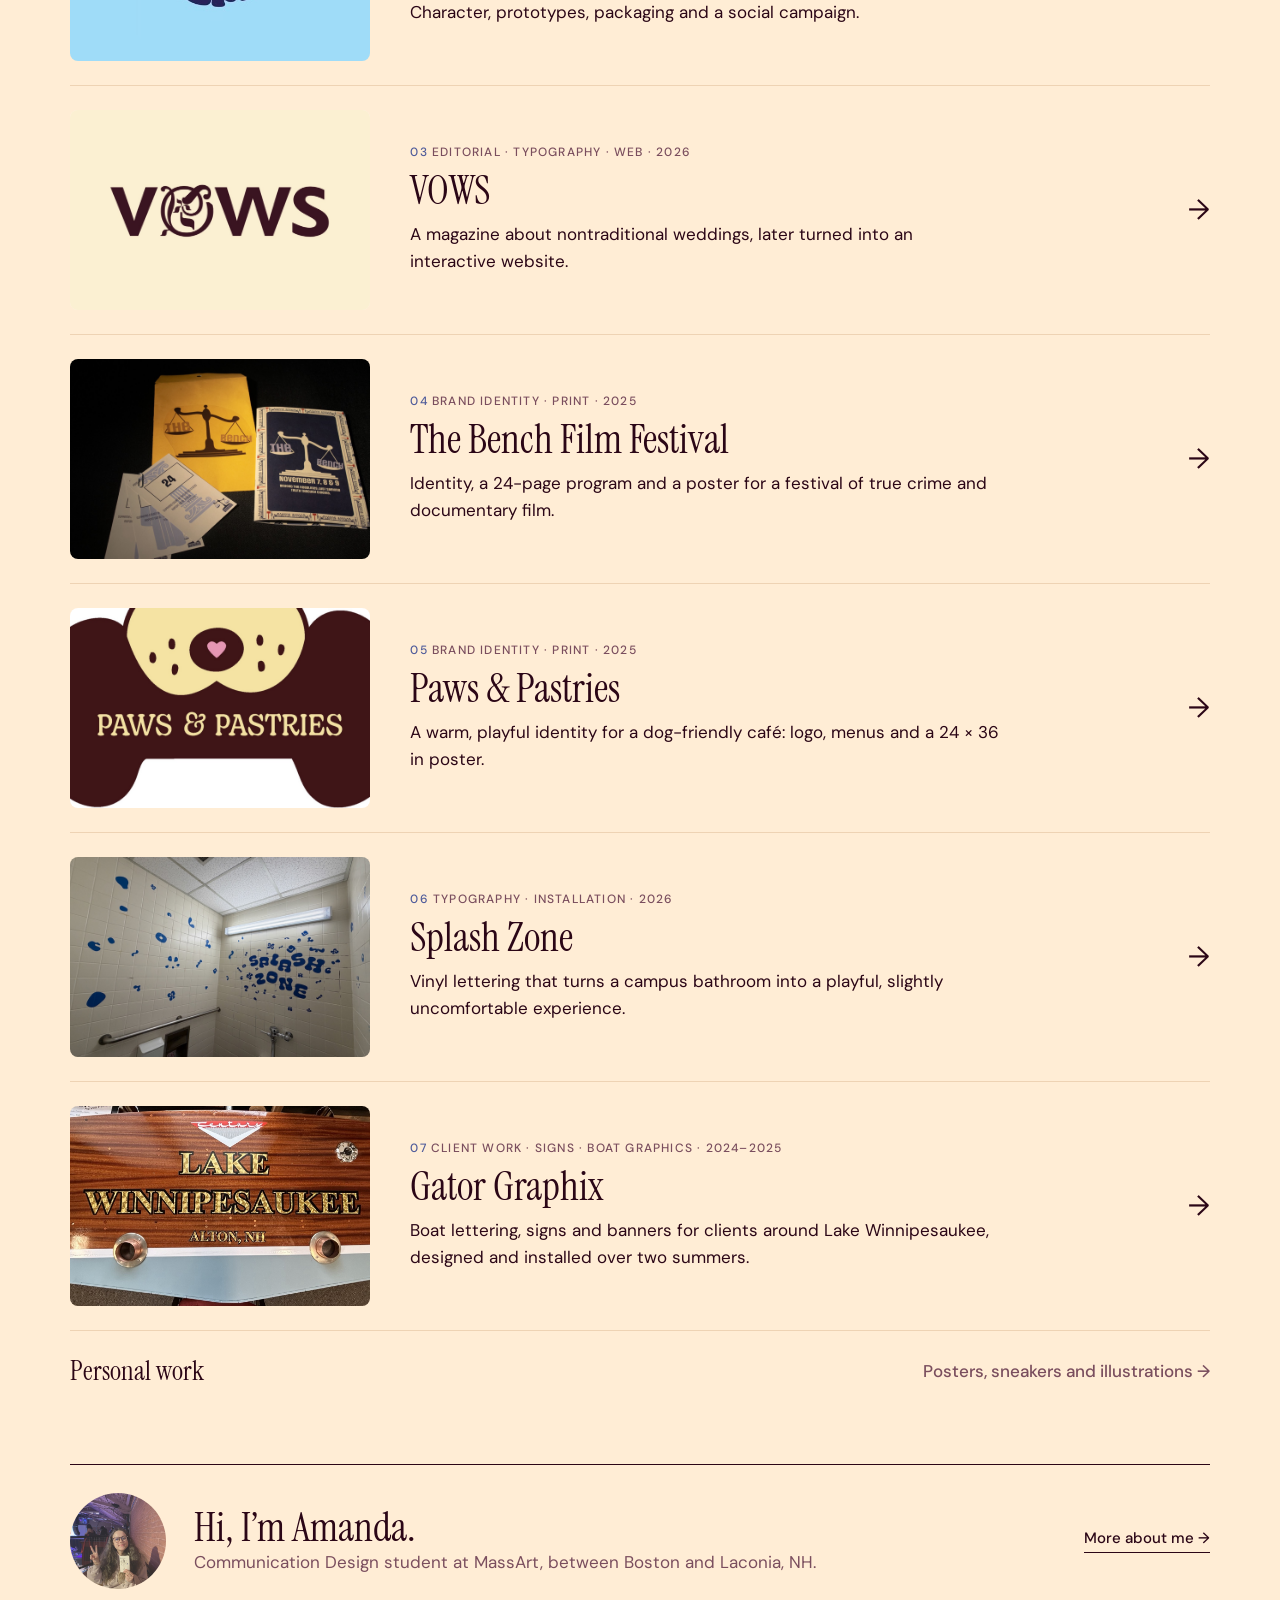
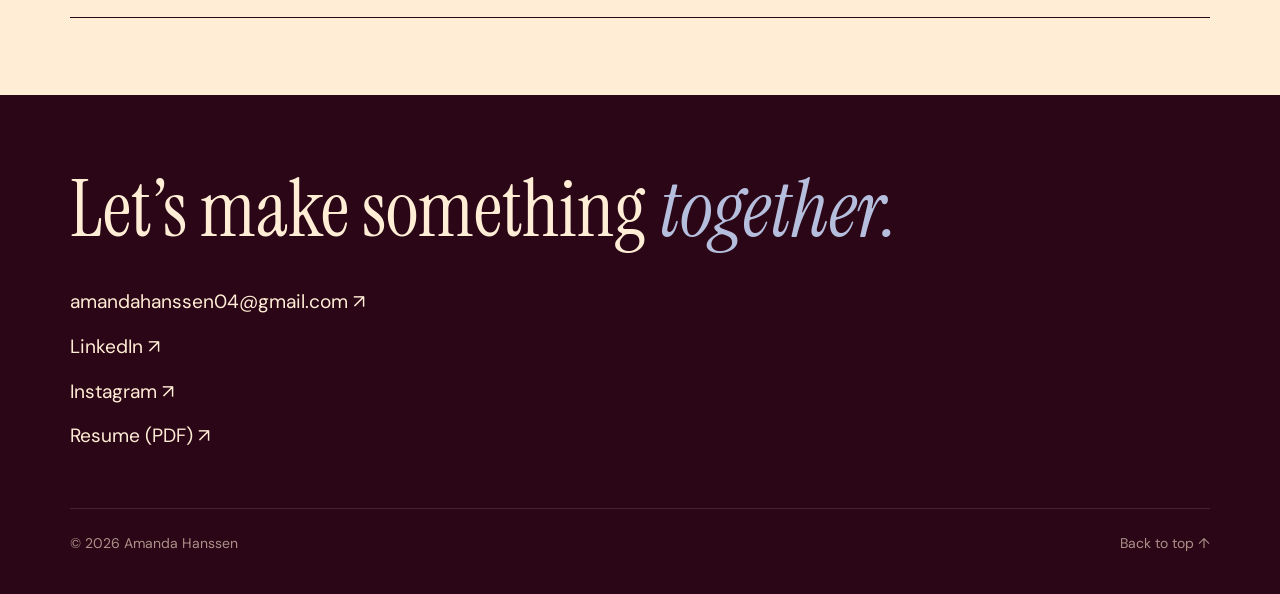
==== commit ded66855: "Add Droplet case study Co-Authored-By: Claude Opus 5.5 <noreply@anthropic.com>" ====
--- a/index.html
+++ b/index.html
@@ -61,10 +61,19 @@
       </div>
       <span class="row-arrow" aria-hidden="true">→</span>
     </a>
+    <a class="row" href="work/droplet.html">
+      <div class="cover"><img src="images/droplet/cover.jpg" alt="The Droplet logo: a blue water-drop character above a curved wordmark" loading="lazy"></div>
+      <div class="row-text">
+        <p class="label"><span class="accent">02</span> <span class="muted">Product · Character · 3D printing · 2026</span></p>
+        <h3 class="heading-m">Droplet</h3>
+        <p class="row-summary">A 3D-printed keychain that counts your water refills, one click at a time. Character, prototypes, packaging and a social campaign.</p>
+      </div>
+      <span class="row-arrow" aria-hidden="true">→</span>
+    </a>
     <a class="row" href="work/vows.html">
       <div class="cover"><img src="images/vows/cover.jpg" alt="VOWS wordmark" loading="lazy"></div>
       <div class="row-text">
-        <p class="label"><span class="accent">02</span> <span class="muted">Editorial · Typography · Web · 2026</span></p>
+        <p class="label"><span class="accent">03</span> <span class="muted">Editorial · Typography · Web · 2026</span></p>
         <h3 class="heading-m">VOWS</h3>
         <p class="row-summary">A magazine about nontraditional weddings, later turned into an interactive website.</p>
       </div>
@@ -73,7 +82,7 @@
     <a class="row" href="work/the-bench.html">
       <div class="cover"><img src="images/bench/cover.jpg" alt="The Bench festival program, tickets and envelope" loading="lazy"></div>
       <div class="row-text">
-        <p class="label"><span class="accent">03</span> <span class="muted">Brand identity · Print · 2025</span></p>
+        <p class="label"><span class="accent">04</span> <span class="muted">Brand identity · Print · 2025</span></p>
         <h3 class="heading-m">The Bench Film Festival</h3>
         <p class="row-summary">Identity, a 24-page program and a poster for a festival of true crime and documentary film.</p>
       </div>
@@ -82,7 +91,7 @@
     <a class="row" href="work/paws-pastries.html">
       <div class="cover"><img src="images/paws/cover.jpg" alt="Paws &amp; Pastries bone-shaped logo" loading="lazy"></div>
       <div class="row-text">
-        <p class="label"><span class="accent">04</span> <span class="muted">Brand identity · Print · 2025</span></p>
+        <p class="label"><span class="accent">05</span> <span class="muted">Brand identity · Print · 2025</span></p>
         <h3 class="heading-m">Paws &amp; Pastries</h3>
         <p class="row-summary">A warm, playful identity for a dog-friendly café: logo, menus and a 24 × 36 in poster.</p>
       </div>
@@ -91,7 +100,7 @@
     <a class="row" href="work/splash-zone.html">
       <div class="cover"><img src="images/splash/cover.jpg" alt="Blue vinyl lettering on bathroom tiles" loading="lazy"></div>
       <div class="row-text">
-        <p class="label"><span class="accent">05</span> <span class="muted">Typography · Installation · 2026</span></p>
+        <p class="label"><span class="accent">06</span> <span class="muted">Typography · Installation · 2026</span></p>
         <h3 class="heading-m">Splash Zone</h3>
         <p class="row-summary">Vinyl lettering that turns a campus bathroom into a playful, slightly uncomfortable experience.</p>
       </div>
@@ -100,7 +109,7 @@
     <a class="row" href="work/gator-graphix.html">
       <div class="cover"><img src="images/gator/lake.jpg" alt="Lake Winnipesaukee lettering on a wooden boat transom" loading="lazy"></div>
       <div class="row-text">
-        <p class="label"><span class="accent">06</span> <span class="muted">Client work · Signs · Boat graphics · 2024–2025</span></p>
+        <p class="label"><span class="accent">07</span> <span class="muted">Client work · Signs · Boat graphics · 2024–2025</span></p>
         <h3 class="heading-m">Gator Graphix</h3>
         <p class="row-summary">Boat lettering, signs and banners for clients around Lake Winnipesaukee, designed and installed over two summers.</p>
       </div>
--- a/css/style.css
+++ b/css/style.css
@@ -256,7 +256,7 @@
 /* Detailed case study blocks */
 .story-intro { margin-bottom: 28px; }
 .grid { display: grid; gap: 24px; align-items: start; }
-.grid.cols-1 { grid-template-columns: 1fr; } .grid.cols-2 { grid-template-columns: 1fr 1fr; } .grid.cols-3 { grid-template-columns: repeat(3, 1fr); }
+.grid.cols-1 { grid-template-columns: 1fr; } .grid.cols-2 { grid-template-columns: 1fr 1fr; } .grid.cols-3 { grid-template-columns: repeat(3, 1fr); } .grid.cols-5 { grid-template-columns: repeat(5, 1fr); }
 .grid figure, .ba figure { margin: 0; border-radius: var(--radius); overflow: hidden; background: var(--paper); }
 .grid figure img, .ba figure img { width: 100%; height: 100%; object-fit: cover; }
 .grid figure.fit img, .ba figure.fit img { object-fit: contain; }
@@ -269,7 +269,7 @@
 .system-row { display: grid; grid-template-columns: 1.3fr 1fr; gap: 48px; margin-bottom: 36px; }
 .system-row .label { margin-bottom: 14px; }
 .swatches { display: grid; grid-template-columns: repeat(5, 1fr); gap: 12px; }
-.swatch span { display: block; aspect-ratio: 1 / 1.1; border-radius: 6px; margin-bottom: 10px; box-shadow: inset 0 0 0 1px rgba(43,6,22,.08); }
+.swatch > span { display: block; aspect-ratio: 1 / 1.1; border-radius: 6px; margin-bottom: 10px; box-shadow: inset 0 0 0 1px rgba(43,6,22,.08); }
 .typecards { display: grid; gap: 14px; }
 .typecard { background: #fff; border: 1px solid var(--line); border-radius: var(--radius); padding: 20px; display: grid; gap: 6px; }
 .reflection .wrap { display: grid; gap: 36px; }
@@ -283,3 +283,4 @@
 .phone-row.cols-3 { grid-template-columns: repeat(3, 1fr); } .phone-row.cols-5 { grid-template-columns: repeat(5, 1fr); }
 .phone-row figure { margin: 0; }
 @media (max-width: 860px) { .phone-row.cols-3, .phone-row.cols-5 { grid-template-columns: 1fr 1fr; } }
+@media (max-width: 860px) { .grid.cols-5 { grid-template-columns: 1fr 1fr; gap: 16px; } }
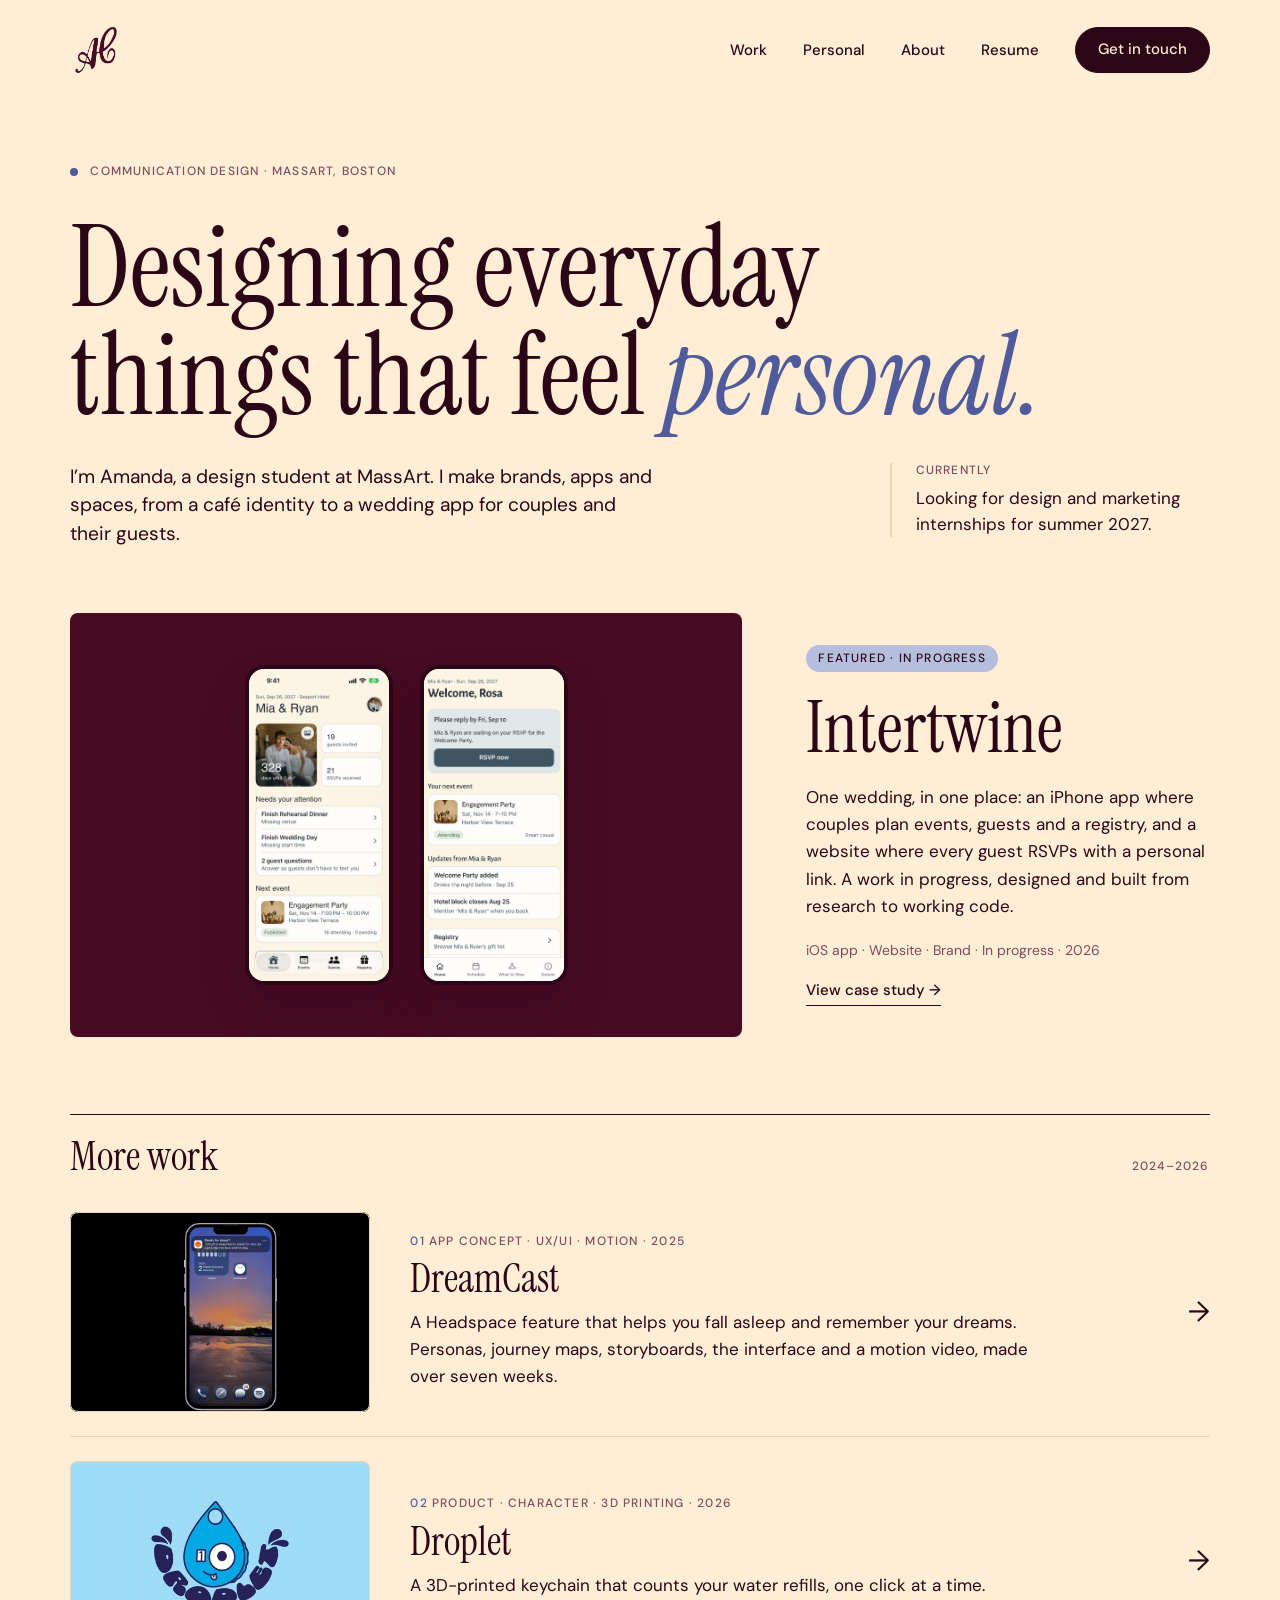
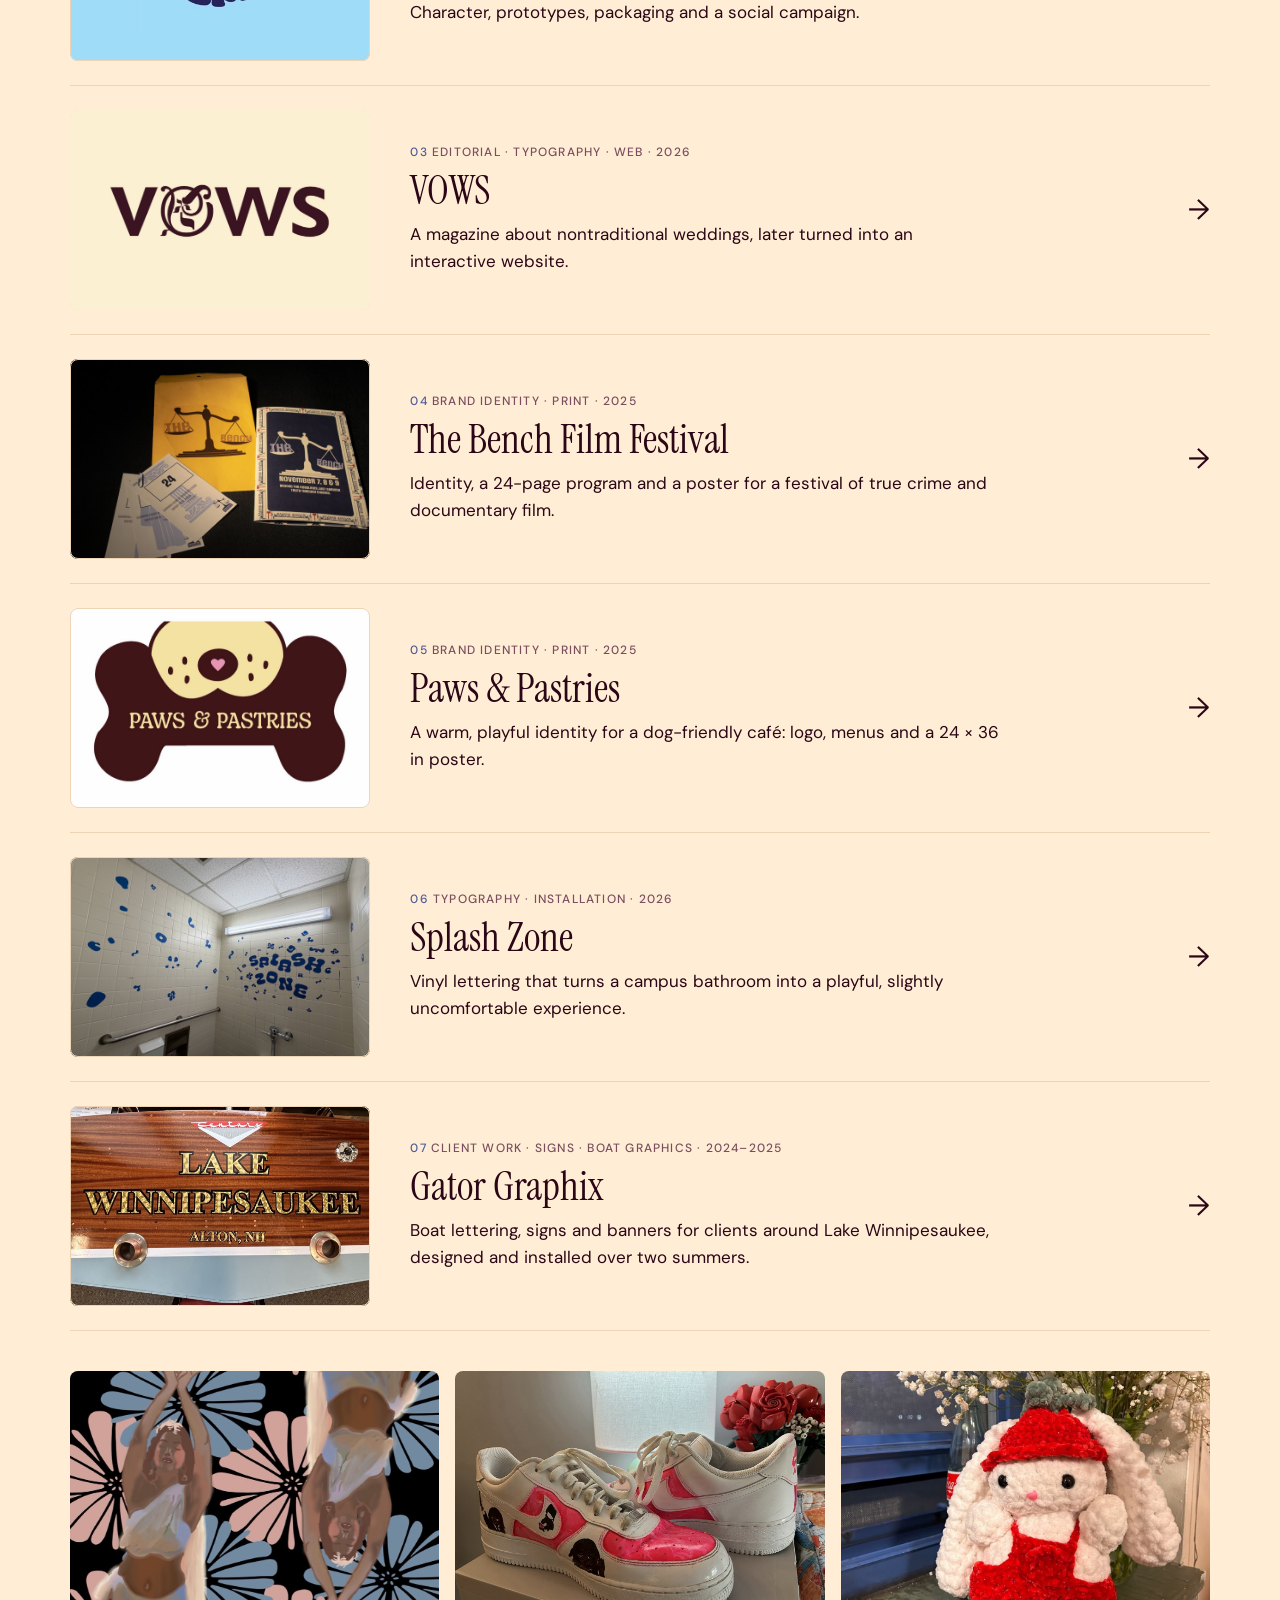
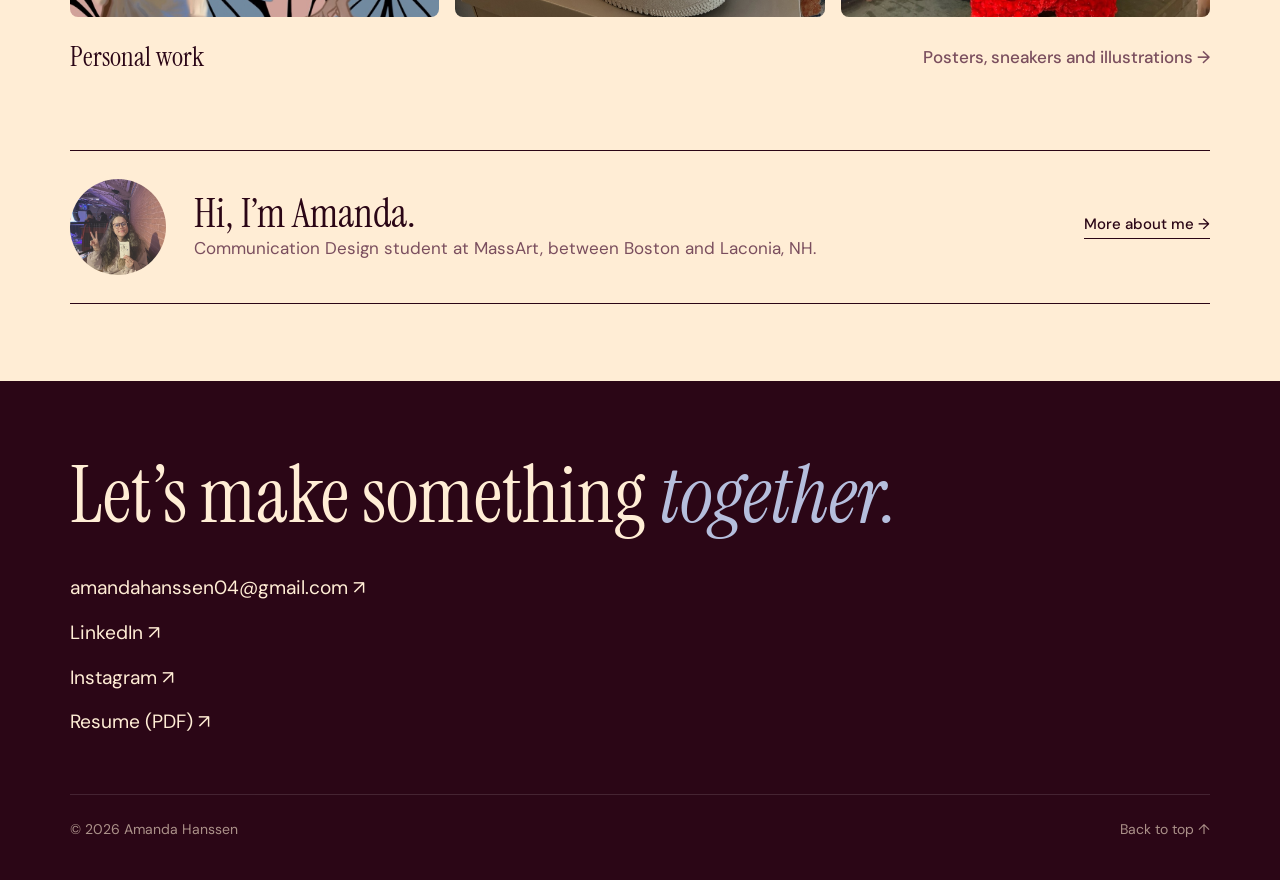
==== commit c29da4fd: "Review fixes: copy, image fixes, disclaimers, lightbox, About skills - Fix mismatched captions and q" ====
--- a/index.html
+++ b/index.html
@@ -9,6 +9,7 @@
 <meta property="og:description" content="Amanda Hanssen is a Communication Design student at MassArt designing brands, apps and spaces.">
 <meta property="og:image" content="https://amhanssen.github.io/images/share.jpg">
 <meta property="og:url" content="https://amhanssen.github.io/">
+<link rel="canonical" href="https://amhanssen.github.io/">
 <meta name="twitter:card" content="summary_large_image">
 <link rel="icon" type="image/png" href="images/monogram.png">
 <link rel="preconnect" href="https://fonts.googleapis.com">
@@ -34,6 +35,7 @@
   <h1 class="display-xl">Designing everyday things that feel <em class="accent">personal.</em></h1>
   <div class="hero-row">
     <p class="body-l">I’m Amanda, a design student at MassArt. I make brands, apps and spaces, from a café identity to a wedding app for couples and their guests.</p>
+    <!-- TODO(Amanda): pick one positioning line for Home and About: "design and marketing" or "branding and UI/UX". -->
     <div class="latest"><p class="label muted">Currently</p><p>Looking for design and marketing internships for summer 2027.</p></div>
   </div>
 </section></div>
@@ -116,6 +118,7 @@
       <span class="row-arrow" aria-hidden="true">→</span>
     </a>
   </div>
+  <a class="personal-thumbs" href="personal.html" aria-label="Personal work"><img src="images/personal/givinghope.jpg" alt="Giving Hope poster" loading="lazy"><img src="images/personal/uzi3.jpg" alt="Hand-painted sneakers" loading="lazy"><img src="images/personal/bunny.jpg" alt="Strawberry Bunny character" loading="lazy"></a>
   <a class="text-row" href="personal.html"><span class="heading-s">Personal work</span><span class="muted" style="font-weight:500">Posters, sneakers and illustrations →</span></a>
 </section>
 <section class="wrap">
--- a/css/style.css
+++ b/css/style.css
@@ -11,7 +11,7 @@
   --periwinkle-deep: #4F5B9A;
   --line: #EED3B4;
   --on-dark: #FFEDD5;
-  --sky: linear-gradient(180deg, #B5BEDD 0%, #E6DCDD 55%, #FFEDD5 100%);
+  --sky: var(--apricot);   /* top of each page: solid, no gradient */
 
   --serif: "Instrument Serif", Georgia, serif;
   --sans: "DM Sans", system-ui, -apple-system, sans-serif;
@@ -80,7 +80,7 @@
   .menu-btn { display: block; }
   .nav { position: relative; padding-top: 18px; padding-bottom: 18px; }
   .nav-links { display: none; position: absolute; right: 0; left: 0; top: 100%; z-index: 10; flex-direction: column; align-items: flex-start; gap: 18px;
-    background: var(--paper); padding: 24px var(--gutter); border-bottom: 1px solid var(--line); }
+    background: var(--apricot); padding: 24px var(--gutter); border-top: 1px solid var(--line); border-bottom: 1px solid var(--line); box-shadow: 0 12px 24px rgba(43, 6, 22, .06); }
   .nav.open .nav-links { display: flex; }
 }
 
@@ -88,9 +88,10 @@
 .hero { padding-top: clamp(28px, 5vw, 72px); padding-bottom: clamp(36px, 5vw, 72px); display: grid; gap: clamp(16px, 2.6vw, 40px); }
 .eyebrow { display: flex; align-items: center; gap: 12px; }
 .eyebrow::before { content: ""; width: 8px; height: 8px; border-radius: 50%; background: var(--periwinkle-deep); }
-.hero-row { display: flex; justify-content: space-between; align-items: flex-end; gap: 40px; flex-wrap: wrap; }
-.hero-row .body-l { max-width: 600px; }
-.latest { border-left: 2px solid var(--line); padding-left: 24px; max-width: 340px; display: grid; gap: 10px; }
+.hero-row { display: grid; grid-template-columns: minmax(0, 620px) minmax(0, 320px); justify-content: space-between; align-items: start; gap: 24px 48px; }
+.latest { border-left: 2px solid var(--line); padding-left: 24px; display: grid; gap: 8px; }
+.latest p:last-child { font-size: 17px; line-height: 1.5; }
+@media (max-width: 760px) { .hero-row { grid-template-columns: 1fr; } }
 
 /* ---------- Sections ---------- */
 section { padding-bottom: clamp(48px, 6vw, 88px); }
@@ -135,7 +136,7 @@
 .about-strip { display: grid; grid-template-columns: 96px 1fr auto; gap: 28px; align-items: center; padding: 28px 0; border-top: 1px solid var(--ink); border-bottom: 1px solid var(--ink); text-decoration: none; }
 .about-strip .photo { aspect-ratio: 1 / 1; border-radius: 50%; }
 .about-strip:hover .link { opacity: .7; }
-.photo { border-radius: var(--radius); overflow: hidden; background: var(--sky); }
+.photo { border-radius: var(--radius); overflow: hidden; background: var(--paper); }
 .photo img { width: 100%; height: 100%; object-fit: cover; }
 .stack { display: grid; gap: 24px; justify-items: start; }
 
@@ -256,7 +257,7 @@
 /* Detailed case study blocks */
 .story-intro { margin-bottom: 28px; }
 .grid { display: grid; gap: 24px; align-items: start; }
-.grid.cols-1 { grid-template-columns: 1fr; } .grid.cols-2 { grid-template-columns: 1fr 1fr; } .grid.cols-3 { grid-template-columns: repeat(3, 1fr); } .grid.cols-5 { grid-template-columns: repeat(5, 1fr); }
+.grid.cols-1 { grid-template-columns: 1fr; } .grid.cols-2 { grid-template-columns: 1fr 1fr; } .grid.cols-3 { grid-template-columns: repeat(3, 1fr); } .grid.cols-5 { grid-template-columns: repeat(5, 1fr); max-width: 820px; gap: 16px; }
 .grid figure, .ba figure { margin: 0; border-radius: var(--radius); overflow: hidden; background: var(--paper); }
 .grid figure img, .ba figure img { width: 100%; height: 100%; object-fit: cover; }
 .grid figure.fit img, .ba figure.fit img { object-fit: contain; }
@@ -274,13 +275,29 @@
 .typecard { background: #fff; border: 1px solid var(--line); border-radius: var(--radius); padding: 20px; display: grid; gap: 6px; }
 .reflection .wrap { display: grid; gap: 36px; }
 .reflect-grid { display: grid; grid-template-columns: repeat(3, 1fr); gap: 40px; }
+.reflect-grid.two { grid-template-columns: repeat(2, 1fr); }
 .reflect-grid > div { border-top: 1px solid rgba(255,255,255,.25); padding-top: 20px; display: grid; gap: 12px; align-content: start; }
 @media (max-width: 860px) {
-  .grid.cols-2, .grid.cols-3, .ba, .system-row, .reflect-grid { grid-template-columns: 1fr; }
+  .grid.cols-2, .grid.cols-3, .ba, .system-row, .reflect-grid, .reflect-grid.two { grid-template-columns: 1fr; }
   .swatches { grid-template-columns: repeat(3, 1fr); }
 }
 .grid.cols-1 { max-width: 980px; }
 .phone-row.cols-3 { grid-template-columns: repeat(3, 1fr); } .phone-row.cols-5 { grid-template-columns: repeat(5, 1fr); }
 .phone-row figure { margin: 0; }
 @media (max-width: 860px) { .phone-row.cols-3, .phone-row.cols-5 { grid-template-columns: 1fr 1fr; } }
-@media (max-width: 860px) { .grid.cols-5 { grid-template-columns: 1fr 1fr; gap: 16px; } }
+@media (max-width: 860px) { .grid.cols-5 { grid-template-columns: repeat(3, 1fr); gap: 12px; } }
+
+/* Case-study disclaimer under the intro */
+.cs-note { margin-top: 4px; }
+
+/* Homepage personal work thumbnails */
+.personal-thumbs { display: grid; grid-template-columns: repeat(3, 1fr); gap: 16px; margin-top: 40px; }
+.personal-thumbs img { width: 100%; aspect-ratio: 3 / 2; object-fit: cover; border-radius: var(--radius); background: var(--paper); transition: transform .25s ease; }
+.personal-thumbs:hover img { transform: translateY(-3px); }
+
+/* Click to enlarge on case studies */
+.zoomable { cursor: zoom-in; }
+.lightbox { position: fixed; inset: 0; z-index: 100; background: rgba(43, 6, 22, .88); display: flex; align-items: center; justify-content: center; padding: 24px; cursor: zoom-out; }
+.lightbox img { max-width: 100%; max-height: 100%; object-fit: contain; border-radius: 4px; background: var(--paper); }
+.lightbox button { position: absolute; top: 16px; right: 16px; font: 500 15px/1 "DM Sans", sans-serif; color: #fff; background: none; border: 1px solid rgba(255,255,255,.5); border-radius: 999px; padding: 10px 16px; cursor: pointer; }
+.row .cover { outline: 1px solid var(--line); outline-offset: -1px; }
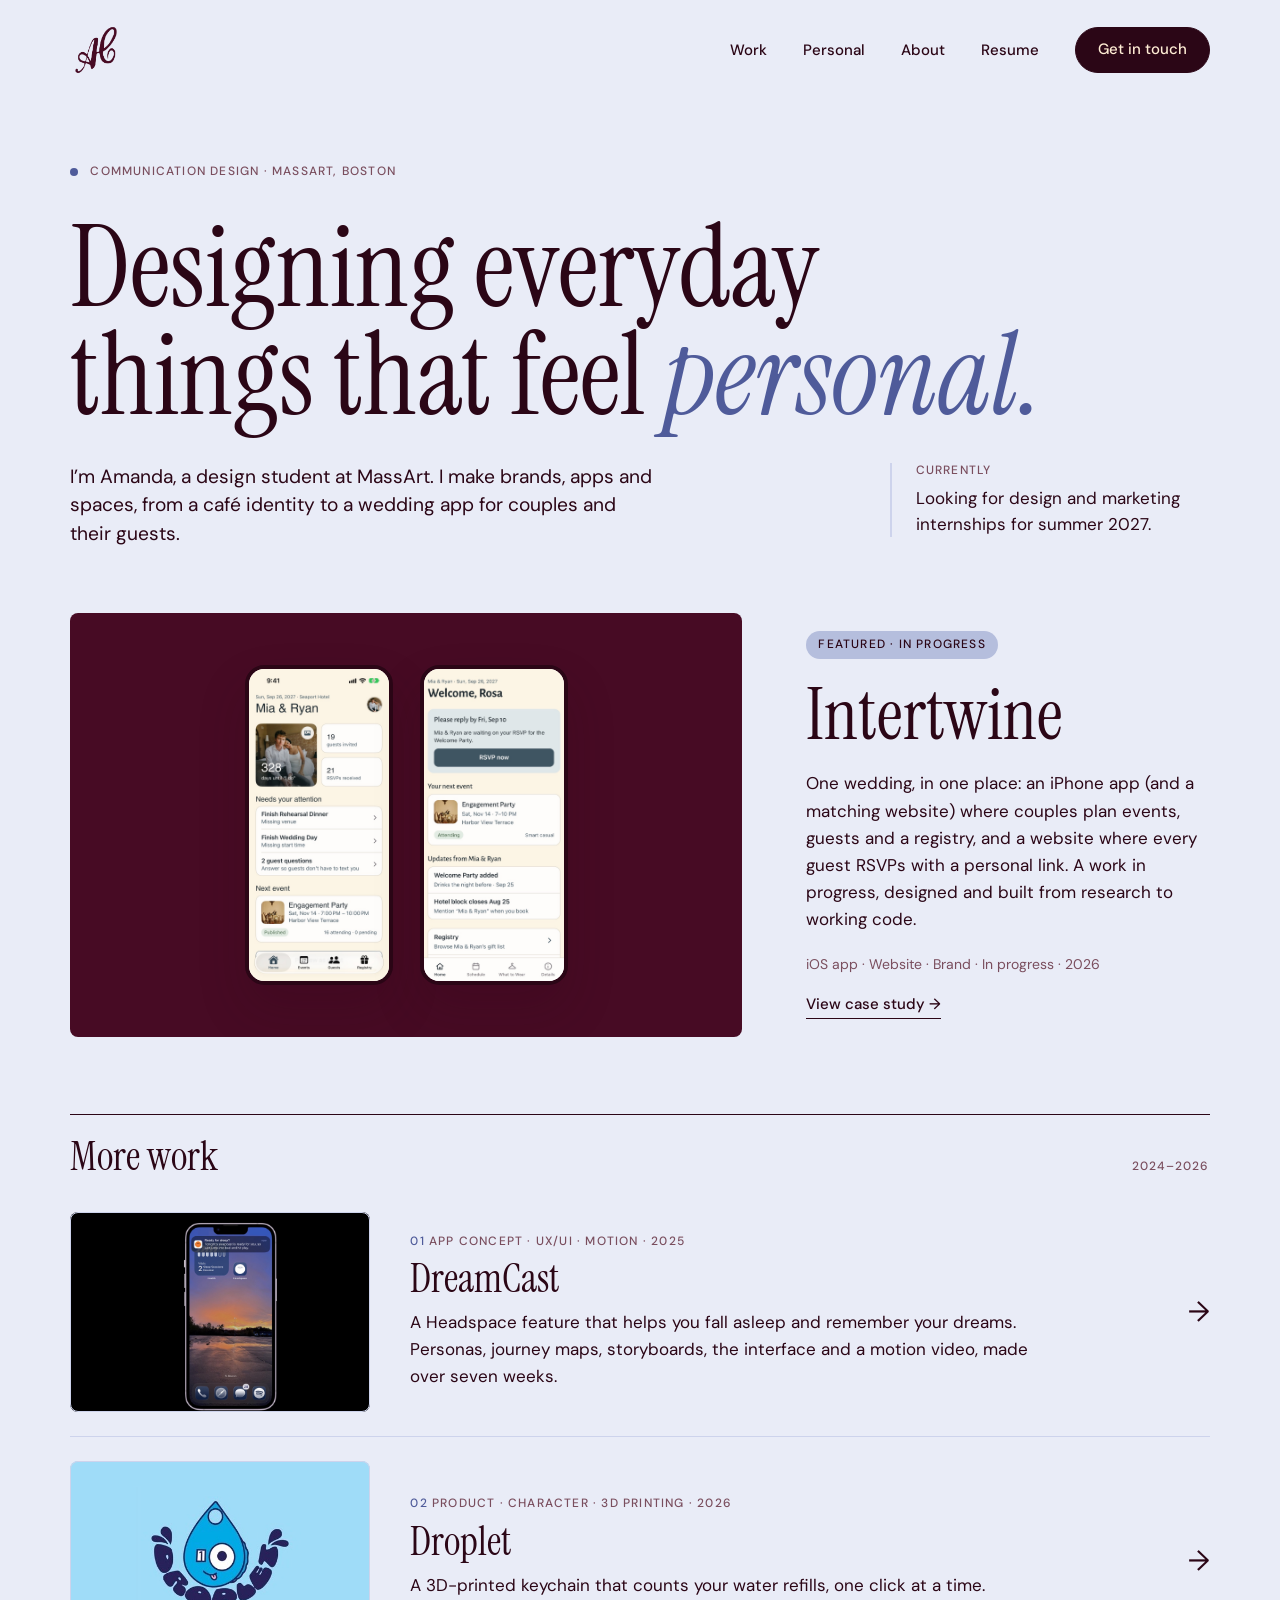
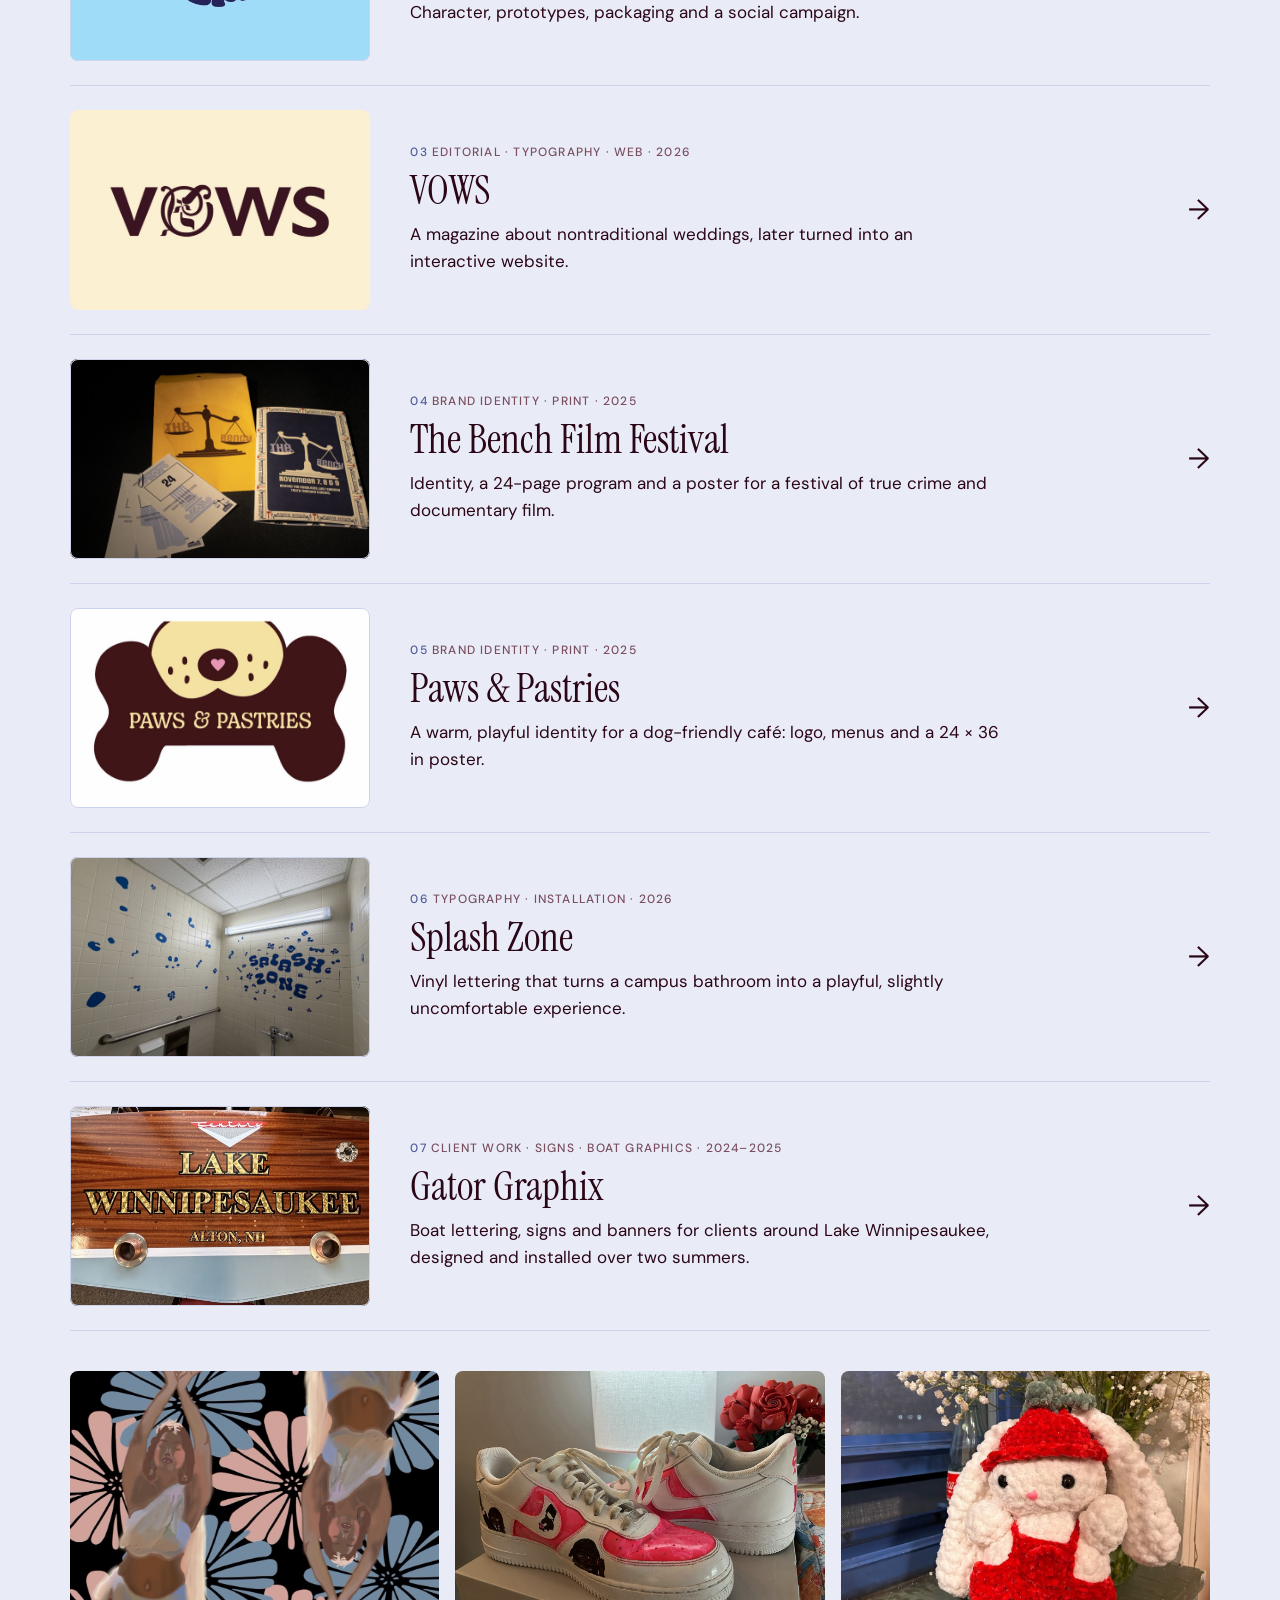
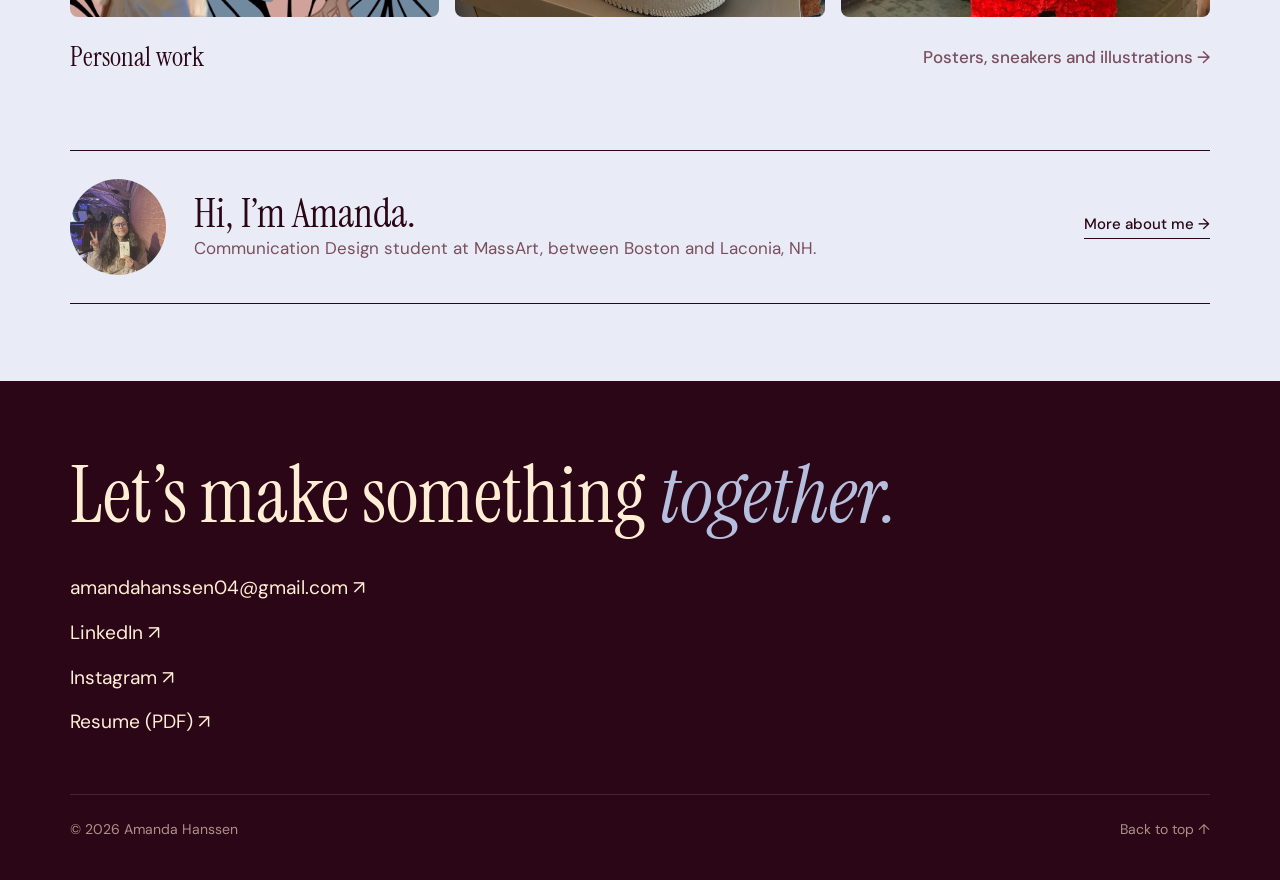
==== commit 9d60c540: "Intertwine case study: couple website section with new screenshots Co-Authored-By: Claude Opus 5.5 <" ====
--- a/index.html
+++ b/index.html
@@ -7,9 +7,9 @@
 <meta name="description" content="Amanda Hanssen is a Communication Design student at MassArt designing brands, apps and spaces.">
 <meta property="og:title" content="Amanda Hanssen">
 <meta property="og:description" content="Amanda Hanssen is a Communication Design student at MassArt designing brands, apps and spaces.">
-<meta property="og:image" content="https://amhanssen.github.io/images/share.jpg">
-<meta property="og:url" content="https://amhanssen.github.io/">
-<link rel="canonical" href="https://amhanssen.github.io/">
+<meta property="og:image" content="https://amandahanssen.com/images/share.jpg">
+<meta property="og:url" content="https://amandahanssen.com/">
+<link rel="canonical" href="https://amandahanssen.com/">
 <meta name="twitter:card" content="summary_large_image">
 <link rel="icon" type="image/png" href="images/monogram.png">
 <link rel="preconnect" href="https://fonts.googleapis.com">
@@ -45,7 +45,7 @@
     <div class="text">
       <span class="badge label">Featured · In progress</span>
       <h2 class="display-l">Intertwine</h2>
-      <p>One wedding, in one place: an iPhone app where couples plan events, guests and a registry, and a website where every guest RSVPs with a personal link. A work in progress, designed and built from research to working code.</p>
+      <p>One wedding, in one place: an iPhone app (and a matching website) where couples plan events, guests and a registry, and a website where every guest RSVPs with a personal link. A work in progress, designed and built from research to working code.</p>
       <p class="body-s muted">iOS app · Website · Brand · In progress · 2026</p>
       <span class="link">View case study →</span>
     </div>
--- a/css/style.css
+++ b/css/style.css
@@ -2,14 +2,14 @@
    Colors and type match the Figma file "Portfolio". */
 
 :root {
-  --apricot: #FFEDD5;      /* page background */
-  --paper: #FFF6EA;        /* soft panels */
+  --apricot: #E9ECF7;      /* page background (soft periwinkle) */
+  --paper: #F6F7FC;        /* soft panels */
   --ink: #2B0616;          /* text */
   --ink-muted: #7A4E5E;
   --crimson: #470B24;      /* dark sections */
   --periwinkle: #B5BEDD;
   --periwinkle-deep: #4F5B9A;
-  --line: #EED3B4;
+  --line: #CDD3EC;
   --on-dark: #FFEDD5;
   --sky: var(--apricot);   /* top of each page: solid, no gradient */
 
